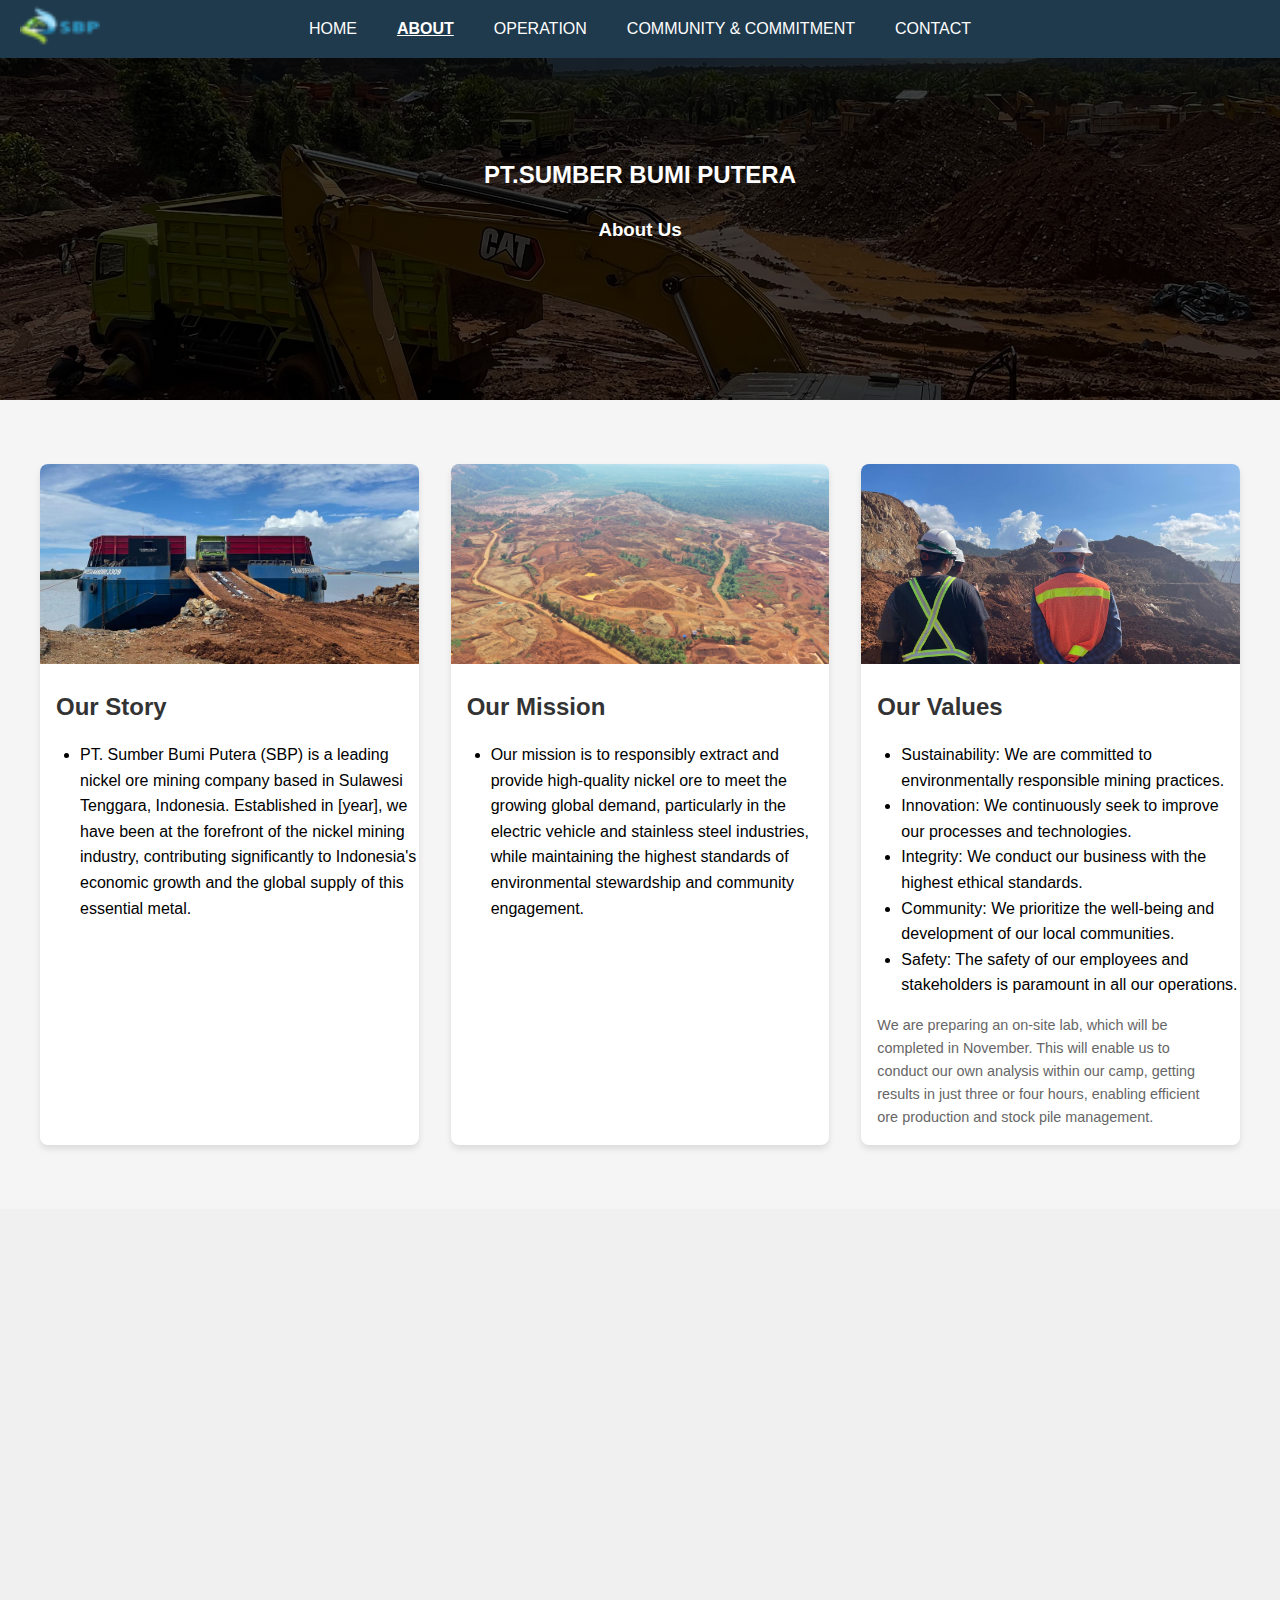
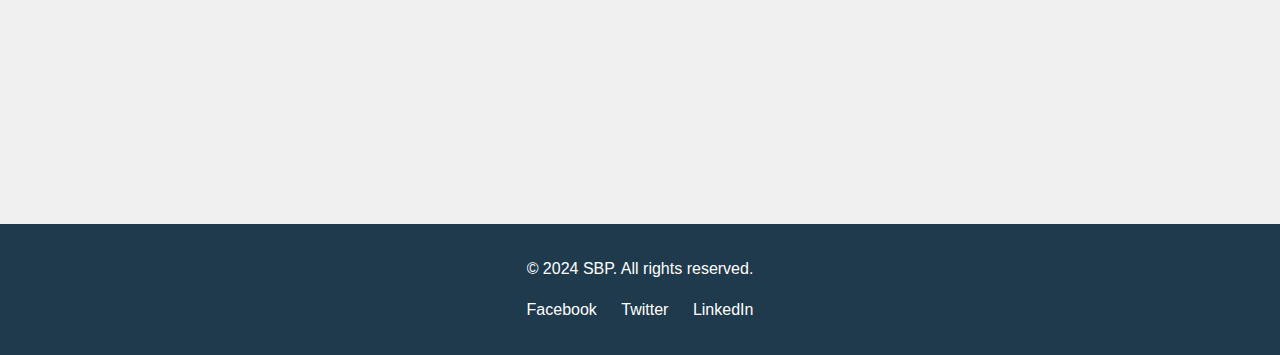
==== about.html @ d5488723 "Update Design and Add Imagegallery" ====
<!DOCTYPE html>
<html lang="en">

<head>
    <meta charset="UTF-8">
    <meta name="viewport" content="width=device-width, initial-scale=1.0">
    <title>About - PT.SUMBER BUMI PUTERA</title>
    <link rel="stylesheet" href="./styles/main.css">
    <link rel="stylesheet" href="./styles/responsive.css">
    <link rel="stylesheet" href="sbp-gallery.css">
    <script src="sbp-gallery.js"></script>
</head>

<body>
    <header>
        <div class="container">
            <img src="./images/logo.png" alt="SBP Logo" class="logo">
            <button class="hamburger-menu" aria-label="Toggle menu">
                <span></span>
                <span></span>
                <span></span>
            </button>
            <nav>
                <ul class="nav-menu">
                    <li><a href="index.html">Home</a></li>
                    <li><a href="about.html">About</a></li>
                    <li><a href="operations.html">Operation</a></li>
                    <li><a href="community.html">Community & Commitment</a></li>
                    <li><a href="contact.html">Contact</a></li>
                    
                </ul>
            </nav>
        </div>
    </header>

    <div id="page-container">
        <main role="main">
            <section class="hero page-hero about-hero"
                style="background-image: linear-gradient(rgba(0, 0, 0, 0.5), rgba(0, 0, 0, 0.5)), url('./images/sbpinfo/IMG_0346.jpg');">
                <div class="container">
                    <h2>PT.SUMBER BUMI PUTERA</h2>
                    <h3>About Us</h3>
                </div>
            </section>

            <section class="operations-content">
                <div class="operations-container">
                    <!--<h2>ABOUT US</h2>-->
                    <div class="operations-work-grid">
                        <div class="operations-work-item">
                            <div class="operations-work-image">
                                <img src="./images/sbpinfo-1/WhatsApp Image 2024-07-16 at 09.49.22_69a321be.jpg" alt="Person reading by water">
                            </div>
                            <h3>Our Story</h3>
                            <ul>
                                <li>
                                    PT. Sumber Bumi Putera (SBP) is a leading nickel ore mining company based in Sulawesi
                                    Tenggara,
                                    Indonesia. Established in [year], we have been at the forefront of the nickel mining
                                    industry,
                                    contributing significantly to Indonesia's economic growth and the global supply of this
                                    essential metal.
                                </li>
                            </ul>
                        </div>
                        <div class="operations-work-item">
                            <div class="operations-work-image">
                                <img src="./images/operation01.png" alt="Person typing on laptop">
                            </div>
                            <h3>Our Mission</h3>
                            <ul>
                                <li>Our mission is to responsibly extract and provide high-quality nickel ore to meet the
                                growing
                                global demand, particularly in the electric vehicle and stainless steel industries,
                                while
                                maintaining the highest standards of environmental stewardship and community engagement.
                                </li>
                            </ul>
                        </div>
                        <div class="operations-work-item">
                            <div class="operations-work-image">
                                <img src="./images/sbpinfo/WhatsApp Image 2024-07-16 at 09.49.23_2456d346.jpg" alt="Person writing in notebook">
                            </div>
                            <h3>Our Values</h3>
                            <ul>
                                <li>Sustainability: We are committed to environmentally responsible mining practices.
                                </li>
                                <li>Innovation: We continuously seek to improve our processes and technologies.</li>
                                <li>Integrity: We conduct our business with the highest ethical standards.</li>
                                <li>Community: We prioritize the well-being and development of our local communities.
                                </li>
                                <li>Safety: The safety of our employees and stakeholders is paramount in all our
                                    operations.</li>
                            </ul>
                            <p>We are preparing an on-site lab, which will be completed in November. This will enable
                                us to conduct
                                our own analysis within our camp, getting results in just three or four hours, enabling
                                efficient
                                ore production and stock pile management.</p>
                        </div>
                    </div>
                </div>
            </section>
            <section class="iframe-section">
                <div class="container">
                    <div style="position:relative;padding-top:max(60%,324px);width:100%;height:0;">
                        <iframe style="position:absolute;border:none;width:100%;height:100%;left:0;top:0;"
                            src="https://online.fliphtml5.com/czrfk/mowz/" seamless="seamless" scrolling="no" frameborder="0"
                            allowtransparency="true" allowfullscreen="true">
                        </iframe>
                    </div>
                </div>
            </section>
        </main>
    </div>

    <footer>
        <div class="container">
            <p>© 2024 SBP. All rights reserved.</p>
            <ul class="social-links">
                <li><a href="#">Facebook</a></li>
                <li><a href="#">Twitter</a></li>
                <li><a href="#">LinkedIn</a></li>
            </ul>
        </div>
    </footer>

    <script src="./scripts/main.js"></script>
    <script src="sbp-gallery.js"></script>
    <script>
        document.addEventListener('DOMContentLoaded', () => {
            new SBPGallery('sbpImageGallery', {
                images: [
                    { src: './images/1.jpg', alt: 'Image 1' },
                    { src: './images/2.jpg', alt: 'Image 2' },
                    { src: './images/3.jpg', alt: 'Image 3', tall: true },
                    { src: './images/4.jpg', alt: 'Image 4' },
                    { src: './images/5.jpg', alt: 'Image 5' },
                    { src: './images/6.jpg', alt: 'Image 6', tall: true },
                    // ... 추가 이미지
                ]
            });
        });
    </script>
</body>

</html>
---- styles/main.css ----
/* Base styles */
body {
    font-family: Arial, sans-serif;
    line-height: 1.6;
    margin: 0;
    padding: 0;
    background-color: #f0f0f0;
}

.container {
    width: 80%;
    margin: auto;
    overflow: hidden;
}

/* 헤더 스타일 */
header {
    background: #1f3a4d;
    color: white;
    padding: 1rem 0;
    position: fixed;
    width: 100%;
    top: 0;
    z-index: 1000;
    transition: background-color 0.3s ease;
}

header .container {
    display: flex;
    justify-content: center;
    /* 중앙 정렬 */
    align-items: center;
}

.nav-menu {
    display: flex;
    list-style-type: none;
    margin: 0;
    padding: 0;
}

.nav-menu li {
    margin: 0 20px;
    /* 좌우 간격 증가 */
}

.nav-menu a {
    color: white;
    text-decoration: none;
    font-size: 16px;
    transition: color 0.3s ease;
    padding: 10px 0;
    /* 상하 패딩 추가 */
}

/* 로고 위치 조정 */
.logo {
    height: 50px;
    width: auto;
    position: absolute;
    left: 20px;
}

.hero {
    position: relative;
    color: white;
    text-align: center;
    display: flex;
    align-items: center;
    justify-content: center;
    overflow: hidden;
    height: 500px;
}

.hero-video {
    position: absolute;
    top: 50%;
    left: 50%;
    min-width: 100%;
    min-height: 100%;
    width: auto;
    height: auto;
    transform: translateX(-50%) translateY(-50%);
    z-index: -1;
    object-fit: cover;
}


.hero.home-hero::before {
    content: '';
    position: absolute;
    top: 0;
    left: 0;
    width: 100%;
    height: 100%;
    background-color: rgba(0, 0, 0, 0.2);
    /* 투명도 증가 */
    z-index: 1;
}

.hero.home-hero .container {
    position: relative;
    z-index: 2;
    color: white;
    text-align: center;
}



/* 기존 코드 유지 */

/* .page-hero {
    height: 400px;
    background-image: linear-gradient(rgba(0, 0, 0, 0.5), rgba(0, 0, 0, 0.5)), url('../images/operation07.png');
    background-position: center center;
    /* 이미지 중앙 정렬 */
    /* background-repeat: no-repeat;
    background-size: cover;*/
    /* 반응형 크기 조정 */
    /* display: flex;
    align-items: center;
    justify-content: center;
}*/

/* 각 페이지별 히어로 이미지 설정 */
.about-hero {
    background-image: linear-gradient(rgba(0, 0, 0, 0.5), rgba(0, 0, 0, 0.5)), url('../images/about-hero.jpg');
}

.operations-hero {
    background-image: linear-gradient(rgba(0, 0, 0, 0.5), rgba(0, 0, 0, 0.5)), url('../images/operations-hero.jpg');
}

.community-hero {
    background-image: linear-gradient(rgba(0, 0, 0, 0.5), rgba(0, 0, 0, 0.5)), url('../images/community-hero.jpg');
}

.contact-hero {
    background-image: linear-gradient(rgba(0, 0, 0, 0.5), rgba(0, 0, 0, 0.5)), url('../images/contact-hero.jpg');
}

.sbpmodal-hero {
    background-image: linear-gradient(rgba(0, 0, 0, 0.5), rgba(0, 0, 0, 0.5)), url('./images/sbpinfo/WhatsApp\ Image\ 2024-07-16\ at\ 09.49.23_f1b8c722.jpg');
}

/* 나머지 기존 코드 유지 */

/* Content styles */
.content {
    padding: 2rem 0;
}

.content p {
    background-color: white;
    border-radius: 10px;
    padding: 20px;
    margin-bottom: 20px;
    box-shadow: 0 0 10px rgba(0, 0, 0, 0.1);
}

/* Modern form styles */
.modern-form {
    max-width: 500px;
    margin: 0 auto;
}

.form-group {
    position: relative;
    margin-bottom: 30px;
}

.modern-form input,
.modern-form textarea {
    width: 100%;
    padding: 10px;
    border: none;
    border-bottom: 2px solid #ddd;
    background-color: transparent;
    transition: border-color 0.3s;
}

.modern-form label {
    position: absolute;
    top: 10px;
    left: 0;
    transition: all 0.3s;
    pointer-events: none;
}

.modern-form input:focus,
.modern-form textarea:focus {
    outline: none;
    border-color: #4caf50;
}

.modern-form input:focus+label,
.modern-form textarea:focus+label,
.modern-form input:valid+label,
.modern-form textarea:valid+label {
    top: -20px;
    font-size: 12px;
    color: #4caf50;
}

.modern-form button {
    background-color: #4caf50;
    color: white;
    padding: 10px 20px;
    border: none;
    border-radius: 5px;
    cursor: pointer;
    transition: background-color 0.3s;
}

.modern-form button:hover {
    background-color: #45a049;
}

/* Footer styles */
footer {
    background: #1f3a4d;
    color: white;
    text-align: center;
    padding: 1rem 0;
}

.social-links {
    list-style: none;
    padding: 0;
    margin: 1rem 0;
}

.social-links li {
    display: inline;
    margin: 0 10px;
}

.social-links a {
    color: white;
    text-decoration: none;
}

@media (max-width: 768px) {
    .hamburger-menu {
        display: block;
    }

    nav {
        position: fixed;
        top: 0;
        right: -100%;
        width: 80%;
        height: 100vh;
        background: #1f3a4d;
        transition: right 0.3s ease;
    }

    nav.show {
        right: 0;
    }

    .nav-menu {
        flex-direction: column;
        padding: 80px 0 0 0;
        height: 100%;
    }

    .nav-menu li {
        margin: 10px 0;
        text-align: center;
    }
}

/* 스크롤 시 헤더 스타일 변경 */
header.scrolled {
    background: rgba(31, 58, 77, 0.9);
    box-shadow: 0 2px 5px rgba(0, 0, 0, 0.1);
}


header nav ul li {
    margin-left: 20px;
}

header nav ul li a {
    color: white;
    text-decoration: none;
    text-transform: uppercase;
    font-size: 16px;
}

/* Hamburger menu styles */
.hamburger-menu {
    display: none;
    background: none;
    border: none;
    cursor: pointer;
    padding: 10px;
    z-index: 1001;
}

.hamburger-menu span {
    display: block;
    width: 25px;
    height: 3px;
    margin: 5px 0;
    background: white;
    transition: all 0.3s ease;
}

.cards-section {
    padding: 2rem 0;
    background-color: #f0f0f0;
}

.cards-section .container {
    max-width: 800px;
    margin: 0 auto;
    text-align: center;
}

.centered-paragraph {
    font-size: 1.1rem;
    line-height: 1.6;
    color: #333;
    margin-bottom: 2rem;
}

.button-container {
    text-align: center;
}

.btn.hero-btn {
    display: inline-block;
    background-color: #4CAF50;
    color: white;
    padding: 0.75rem 2rem;
    text-decoration: none;
    border-radius: 5px;
    font-size: 1rem;
    transition: background-color 0.3s ease;
}

.btn.hero-btn:hover {
    background-color: #45a049;
}

.contact {
    padding: 2rem 0;
    background-color: #f9f9f9;
    justify-content: center;
}

.contact-info {
    padding: 2rem 0;
    justify-content: center;
}

.contact form {
    max-width: 500px;
    margin: 0 auto;
}

.form-group {
    margin-bottom: 1rem;
}

.form-group input,
.form-group textarea {
    width: 100%;
    padding: 0.5rem;
    border: 1px solid #ddd;
    border-radius: 4px;
}

.form-group textarea {
    height: 150px;
}

.btn {
    display: inline-block;
    background: #4CAF50;
    color: white;
    padding: 0.5rem 2rem;
    border: none;
    border-radius: 4px;
    cursor: pointer;
    font-size: 1rem;
    text-decoration: none;
    transition: background-color 0.3s ease;
}

.btn:hover {
    background: #45a049;
}

.btn:active {
    background: #3d8b40;
}

.btn:focus {
    outline: none;
    box-shadow: 0 0 0 3px rgba(76, 175, 80, 0.5);
}

.hero-btn {
    margin-top: 20px;
}

#page-container {
    touch-action: pan-y;
    -webkit-overflow-scrolling: touch;
}

@media (max-width: 768px) {
    body {
        overflow-x: hidden;
    }

    #page-container {
        width: 100vw;
        overflow-x: hidden;
    }
}

.nav-menu a.active {
    font-weight: bold;
    text-decoration: underline;
}

body {
    overflow-x: hidden;
}

#page-container {
    transition: transform 0.3s ease-out;
}

.swiping-left #page-container {
    transform: translateX(-10px);
}

.swiping-right #page-container {
    transform: translateX(10px);
}

.swiping-left .nav-menu a,
.swiping-right .nav-menu a {
    color: blue;
    transition: color 0.3s ease;
}

@media (max-width: 768px) {

    .swiping-left nav.show .nav-menu a,
    .swiping-right nav.show .nav-menu a {
        color: blue;
    }
}

/* 기존의 .page-hero 스타일 수정 */
.page-hero {
    height: 400px;
    background-position: center center;
    background-repeat: no-repeat;
    background-size: cover;
    display: flex;
    align-items: center;
    justify-content: center;
    overflow: hidden;
    position: relative;
}

/* 배경 이미지를 위한 가상 요소 추가 */
.page-hero::before {
    content: "";
    position: absolute;
    top: 0;
    left: 0;
    right: 0;
    bottom: 0;
    background-position: center center;
    background-repeat: no-repeat;
    background-size: cover;
    animation: moveBackground 15s ease-in-out infinite alternate;
}

@keyframes moveBackground {
    0% {
        background-position: center top;
    }
    100% {
        background-position: center bottom;
    }
}

/* 태블릿 디바이스를 위한 미디어 쿼리 */
@media (max-width: 1024px) {
    .page-hero::before {
        animation: moveBackground 20s ease-in-out infinite alternate;
    }
}

/* 모바일 디바이스를 위한 미디어 쿼리 */
@media (max-width: 768px) {
    .page-hero::before {
        animation: moveBackground 25s ease-in-out infinite alternate;
    }

    @keyframes moveBackground {
        0% {
            background-position: center 20%;
        }

        100% {
            background-position: center 80%;
        }
    }
}

/* 작은 모바일 디바이스를 위한 미디어 쿼리 */
@media (max-width: 480px) {
    .page-hero::before {
        animation: moveBackground 30s ease-in-out infinite alternate;
    }

    @keyframes moveBackground {
        0% {
            background-position: center 30%;
        }

        100% {
            background-position: center 70%;
        }
    }
}

/* 각 페이지별 히어로 이미지 설정 */
.about-hero::before {
    background-image: linear-gradient(rgba(0, 0, 0, 0.5), rgba(0, 0, 0, 0.5)), url('../images/sbpinfo-1/DJI_0254.JPG');
}

.operations-hero::before {
    background-image: linear-gradient(rgba(0, 0, 0, 0.5), rgba(0, 0, 0, 0.5)), url('../images/operation03.png');
}

.community-hero::before {
    background-image: linear-gradient(rgba(0, 0, 0, 0.5), rgba(0, 0, 0, 0.5)), url('../images/sbpinfo-1/WhatsApp\ Image\ 2024-07-16\ at\ 09.49.22_401803db.jpg');
}

.contact-hero::before {
    background-image: linear-gradient(rgba(0, 0, 0, 0.5), rgba(0, 0, 0, 0.5)), url('../images/sbpinfo/WhatsApp\ Image\ 2024-07-16\ at\ 09.49.22_5f40e607.jpg');
}

.sbpmodal-hero::before {
    background-image: linear-gradient(rgba(0, 0, 0, 0.5), rgba(0, 0, 0, 0.5)), url('../images/sbpinfo/DJI_0254.JPG');
}

/* 배경 이미지 움직임을 위한 애니메이션 */
@keyframes moveBackground {
    0% {
        background-position: center top;
    }

    100% {
        background-position: center bottom;
    }
}

/* 히어로 섹션 내용의 z-index 조정 */
.page-hero .container {
    position: relative;
    z-index: 1;
}
/* 새로운 스타일 추가 */
.content {
    padding: 4rem 0;
}

.content h2 {
    font-size: 2.5rem;
    margin-bottom: 1rem;
}

.view-all {
    text-align: right;
    margin-bottom: 2rem;
}

.btn {
    display: inline-block;
    padding: 0.5rem 1rem;
    background-color: #1f3a4d;
    color: white;
    text-decoration: none;
    border-radius: 4px;
}

.work-grid {
    display: grid;
    grid-template-columns: repeat(auto-fit, minmax(250px, 1fr));
    gap: 2rem;
}

.work-item {
    background-color: white;
    border-radius: 8px;
    overflow: hidden;
    box-shadow: 0 4px 6px rgba(0, 0, 0, 0.1);
}

.work-image {
    position: relative;
}

.work-image img {
    width: 100%;
    height: auto;
}

.work-tag {
    position: absolute;
    bottom: 10px;
    right: 10px;
    background-color: rgba(0, 0, 0, 0.7);
    color: white;
    padding: 0.25rem 0.5rem;
    font-size: 0.8rem;
    border-radius: 4px;
}

.work-item h3 {
    font-size: 1.5rem;
    margin: 1rem;
}

.work-item p {
    margin: 1rem;
    font-size: 0.9rem;
    color: #666;
}

/* 반응형 디자인 */
@media (max-width: 768px) {
    .work-grid {
        grid-template-columns: 1fr;
    }

    .content h2 {
        font-size: 2rem;
    }

    .view-all {
        text-align: center;
    }
}

/* operations 페이지를 위한 새로운 스타일 */
.operations-content {
    padding: 4rem 0;
    background-color: #f5f5f5;
}

.operations-content .operations-container {
    max-width: 1200px;
    margin: 0 auto;
    padding: 0 20px;
}

.operations-content h2 {
    font-size: 2.5rem;
    margin-bottom: 2rem;
    text-align: center;
    color: #333;
}

.operations-work-grid {
    display: grid;
    grid-template-columns: repeat(auto-fit, minmax(300px, 1fr));
    gap: 2rem;
}

.operations-work-item {
    background-color: white;
    border-radius: 8px;
    overflow: hidden;
    box-shadow: 0 4px 6px rgba(0, 0, 0, 0.1);
    transition: transform 0.3s ease;
}

.operations-work-item:hover {
    transform: translateY(-5px);
}

.operations-work-image {
    position: relative;
    overflow: hidden;
}

.operations-work-image img {
    width: 100%;
    height: 200px;
    object-fit: cover;
    transition: transform 0.3s ease;
}

.operations-work-item:hover .operations-work-image img {
    transform: scale(1.05);
}

.operations-work-item h3 {
    font-size: 1.5rem;
    margin: 1rem;
    color: #333;
}

.operations-work-item p {
    margin: 1rem;
    font-size: 0.9rem;
    color: #666;
    line-height: 1.6;
}

/* 반응형 디자인 */
@media (max-width: 768px) {
    .operations-work-grid {
        grid-template-columns: 1fr;
    }

    .operations-content h2 {
        font-size: 2rem;
    }

    .operations-work-item {
        max-width: 400px;
        margin: 0 auto;
    }
}
---- styles/responsive.css ----
@media(max-width: 768px) {
    .container {
        width: 90%;
    }

    header .logo:
    header nav,
    header nav li {
        float: none;
        text-align: center;
        width: 100%;
    }

    header {
        padding-bottom: 20px;
    }

    .hero {
        background-position: 0;
    }

    .hero h1 {
        margin-top: 40px;
        font-size: 35px;
    }

    .highlight-grid {
        grid-template-columns: repeat(2, 1fr);
    }

    .timeline::after {
        left: 31px;
    }

    .contact-info .info-grid {
        grid-template-columns: 1fr;
    }
}

@media(max-width: 500px) {
    .highlight-grid {
        grid-template-columns: 1fr;
    }
}

@media(max-width: 500px) {
    .highlight-grid {
        grid-template-columns: 1fr;
    }
}

@media (max-width: 768px) {
    .hamburger-menu {
        display: block;
    }

    header nav {
        position:fixed;
        top: 0;
        right: -100%;
        width: 80%;
        height: 100vh;
        background: #1f3a4d;
        transition: right 0.3s ease;
    }

    header nav.show {
        right: 0;
    }

    .nav-menu {
        flex-direction:column;
        padding: 80px 20px 0;
        height: 100%;
    }

    .nav-menu li {
        margin: 10px 0;
    }
}
---- sbp-gallery.css ----
.sbp-gallery {
    display: grid;
    grid-gap: 1px;
    grid-template-columns: repeat(4, 1fr);
    grid-auto-rows: 250px;
    grid-auto-flow: dense;
}

.sbp-gallery-item {
    overflow: hidden;
    margin: 0.5px;
    padding: 0.5px;
}

.sbp-gallery-item img {
    width: 100%;
    height: 100%;
    object-fit: cover;
    transition: transform 0.3s ease;
}

.sbp-gallery-item:hover img {
    transform: scale(1.05);
}

.sbp-gallery-item.tall {
    grid-row: span 2;
}

.sbp-modal {
    display: none;
    position: fixed;
    z-index: 1000;
    left: 0;
    top: 0;
    width: 100%;
    height: 100%;
    overflow: auto;
    background-color: rgba(0, 0, 0, 0.9);
    justify-content: center;
    align-items: center;
}

.sbp-modal-content {
    max-width: 90%;
    max-height: 90%;
    object-fit: contain;
}

.sbp-close {
    position: absolute;
    top: 20px;
    right: 20px;
    color: #f1f1f1;
    font-size: 18px;
    font-weight: bold;
    padding: 10px 20px;
    background-color: rgba(0, 0, 0, 0.5);
    border: none;
    border-radius: 5px;
    cursor: pointer;
}

@media (max-width: 768px) {
    .sbp-gallery {
        grid-template-columns: repeat(2, 1fr);
    }
}
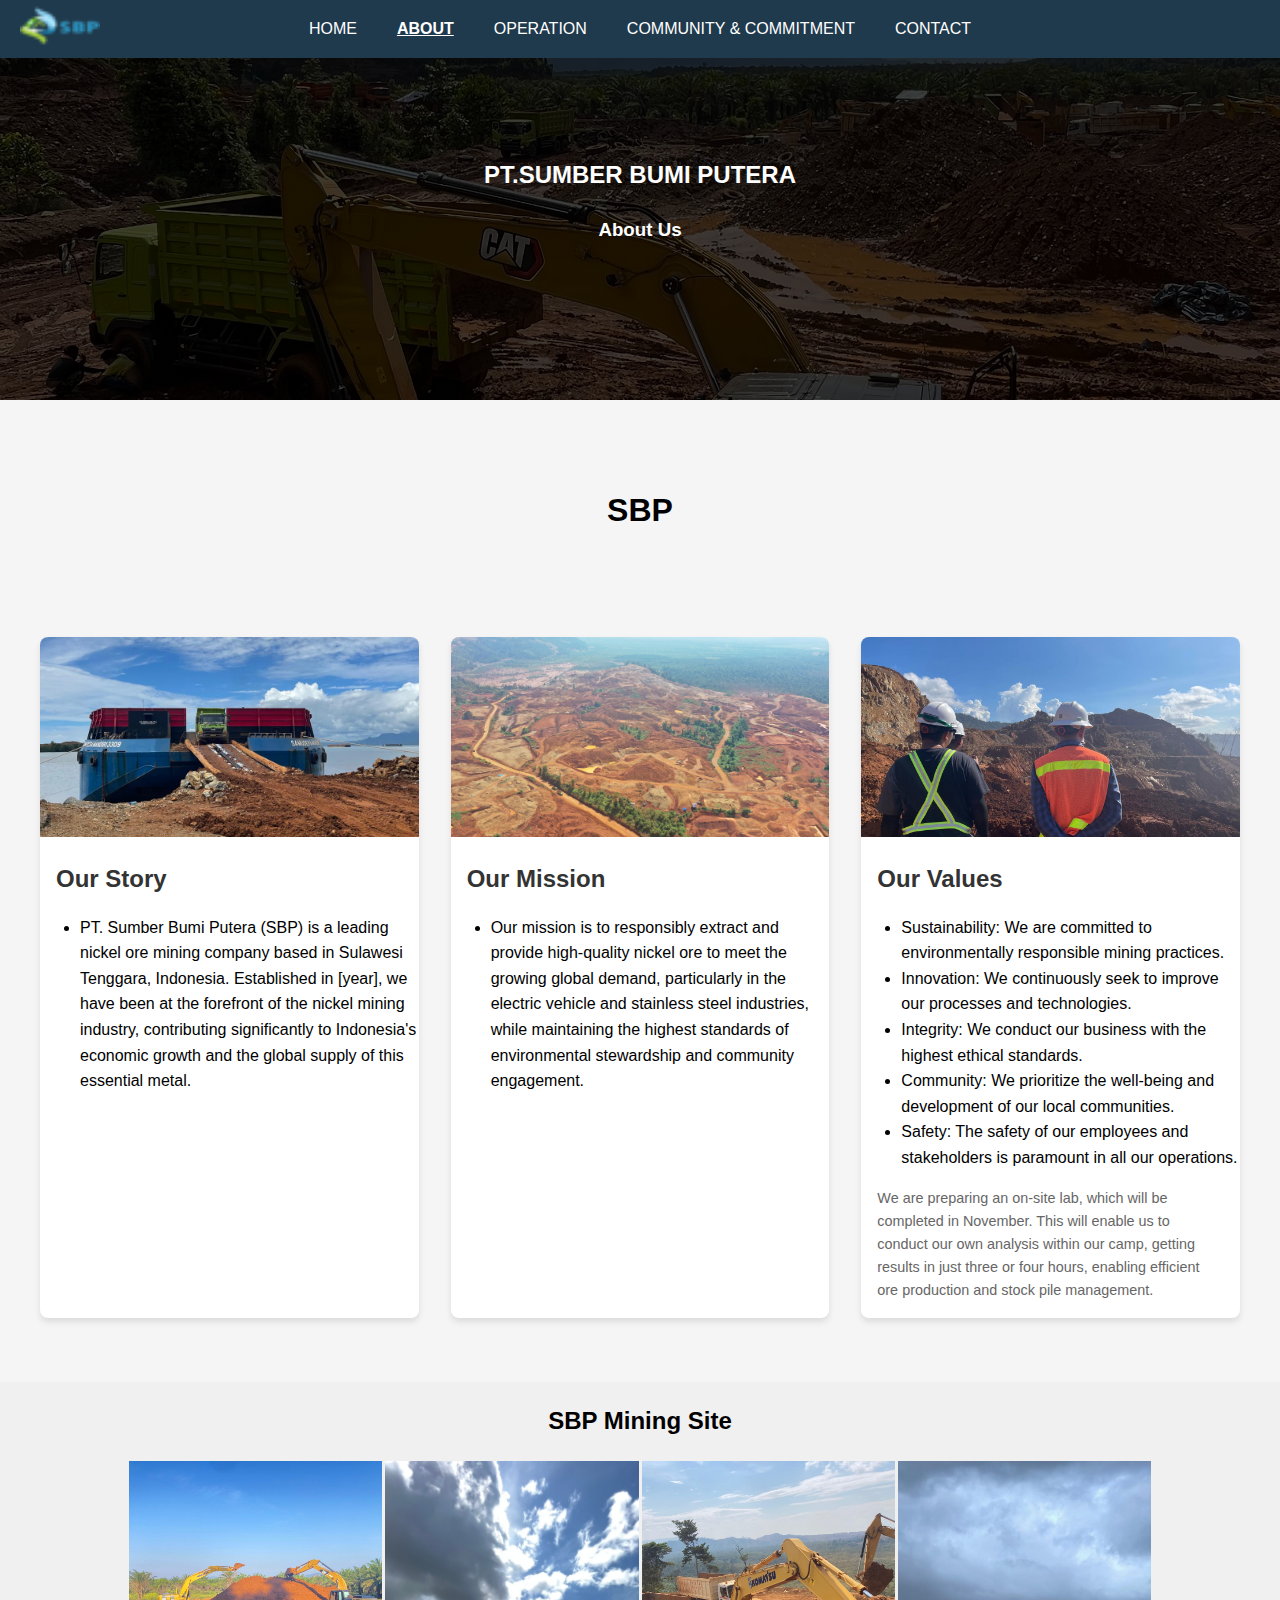
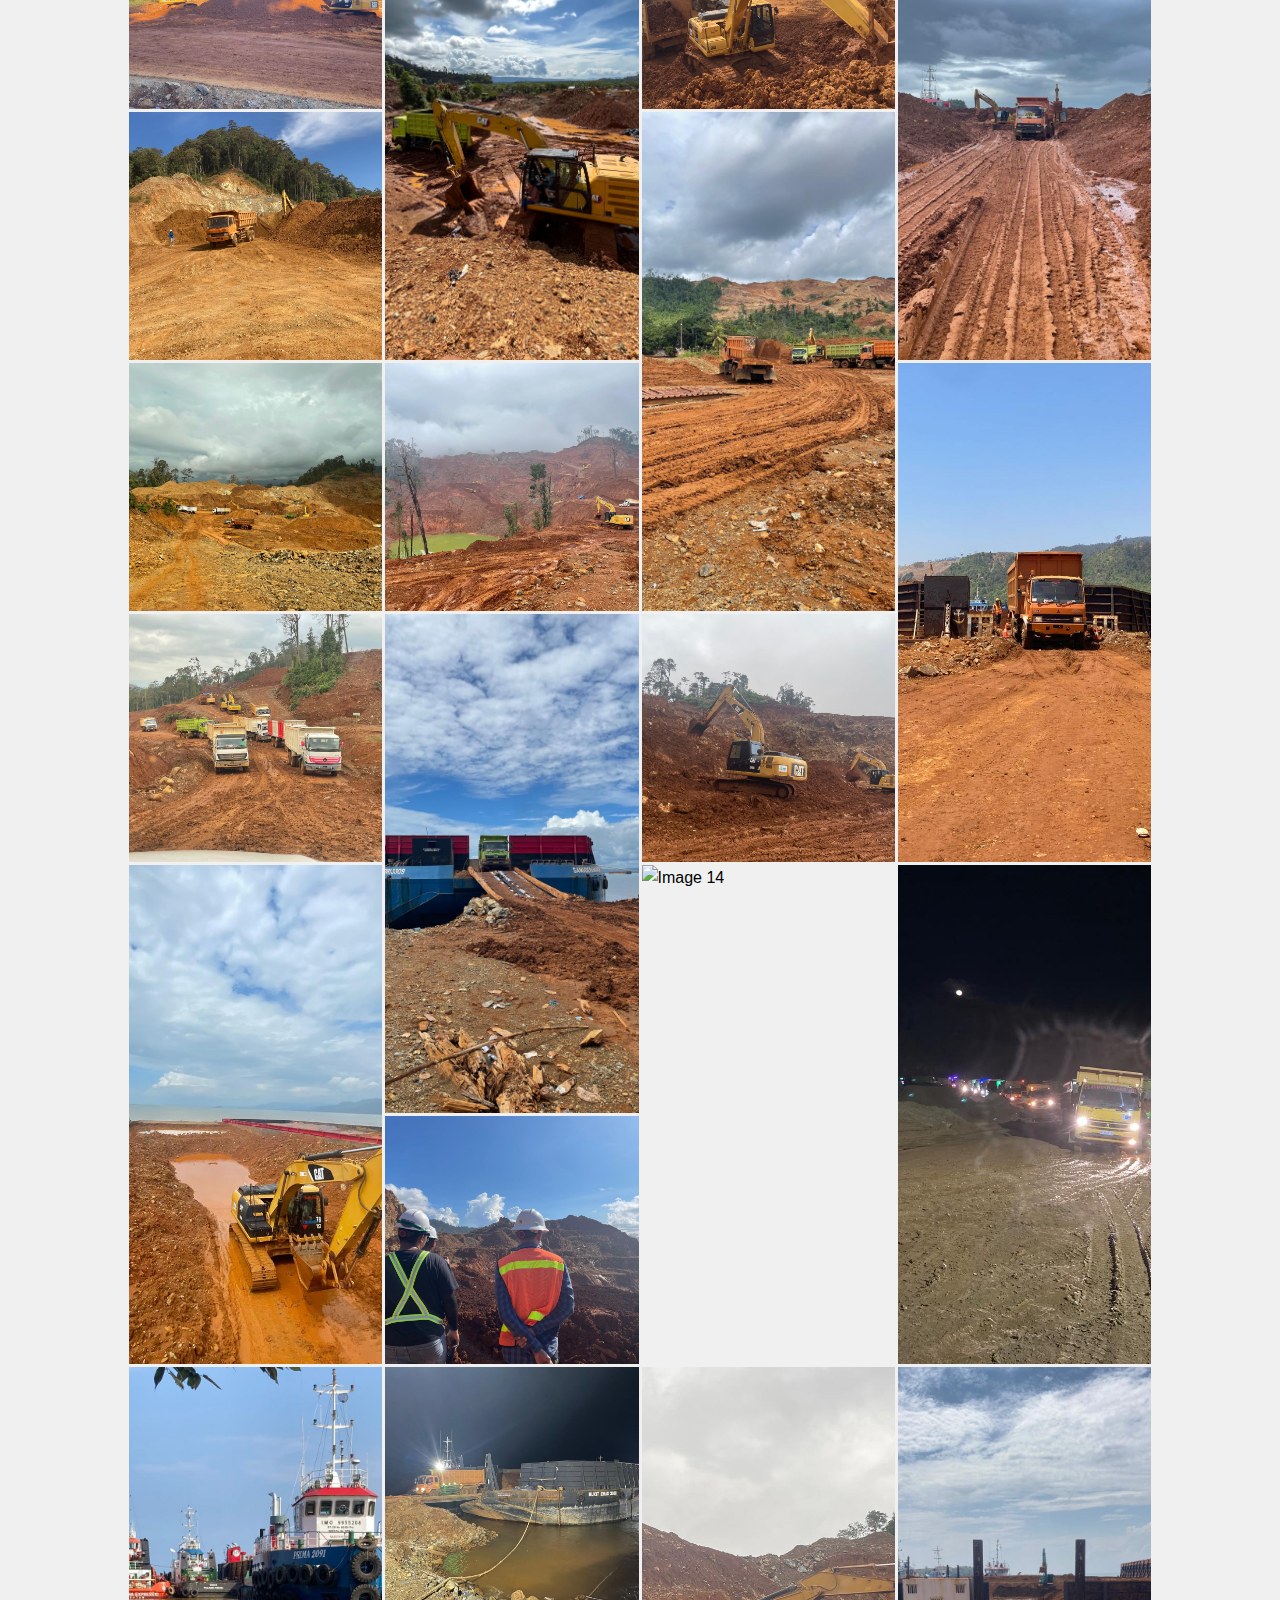
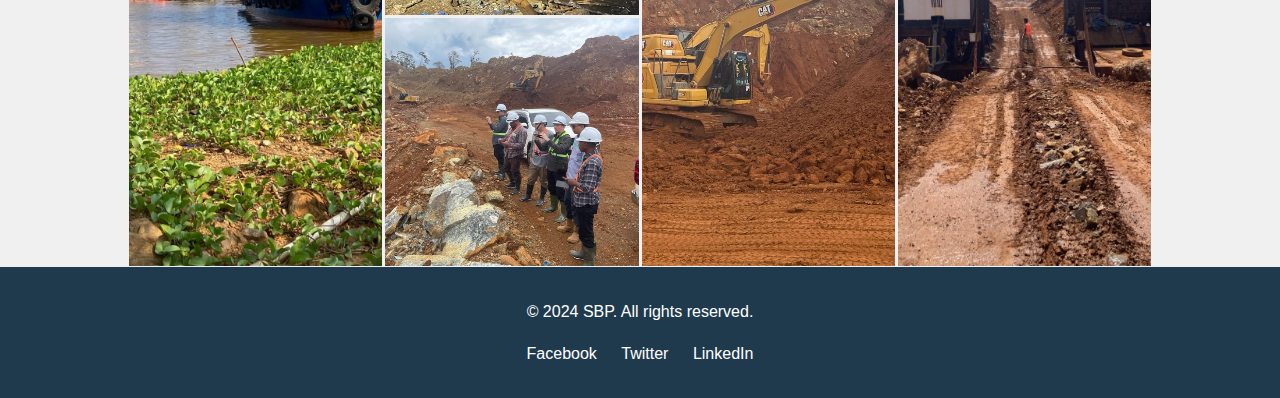
==== commit d1909360: "Edit All Pages" ====
--- a/about.html
+++ b/about.html
@@ -9,6 +9,7 @@
     <link rel="stylesheet" href="./styles/responsive.css">
     <link rel="stylesheet" href="sbp-gallery.css">
     <script src="sbp-gallery.js"></script>
+    
 </head>
 
 <body>
@@ -45,7 +46,9 @@
 
             <section class="operations-content">
                 <div class="operations-container">
-                    <!--<h2>ABOUT US</h2>-->
+                    <div class="container">
+                        <h1 style="text-decoration: wavy; margin-bottom: 100px; text-align: center;">SBP</h1>
+                    </div>
                     <div class="operations-work-grid">
                         <div class="operations-work-item">
                             <div class="operations-work-image">
@@ -101,13 +104,12 @@
                     </div>
                 </div>
             </section>
-            <section class="iframe-section">
+            <!-- 갤러리 섹션 추가 -->
+            <section class="gallery">
                 <div class="container">
-                    <div style="position:relative;padding-top:max(60%,324px);width:100%;height:0;">
-                        <iframe style="position:absolute;border:none;width:100%;height:100%;left:0;top:0;"
-                            src="https://online.fliphtml5.com/czrfk/mowz/" seamless="seamless" scrolling="no" frameborder="0"
-                            allowtransparency="true" allowfullscreen="true">
-                        </iframe>
+                    <h2 style="text-align: center; text-emphasis-color: white;">SBP Mining Site</h2>
+                    <div id="sbpImageGallery" class="sbp-gallery">
+                        <!-- 갤러리 내용은 JavaScript로 동적 생성됩니다 -->
                     </div>
                 </div>
             </section>
@@ -131,13 +133,33 @@
         document.addEventListener('DOMContentLoaded', () => {
             new SBPGallery('sbpImageGallery', {
                 images: [
-                    { src: './images/1.jpg', alt: 'Image 1' },
-                    { src: './images/2.jpg', alt: 'Image 2' },
-                    { src: './images/3.jpg', alt: 'Image 3', tall: true },
-                    { src: './images/4.jpg', alt: 'Image 4' },
-                    { src: './images/5.jpg', alt: 'Image 5' },
-                    { src: './images/6.jpg', alt: 'Image 6', tall: true },
+                    { src: './images/sbpinfo/WhatsApp Image 2024-07-16 at 09.49.22_7b752383.jpg', alt: 'Image 1' },
+                    { src: './images/sbpinfo/IMG_0346.jpg', alt: 'Image 2', tall: true },
+                    { src: './images/sbpinfo-1/WhatsApp Image 2024-07-16 at 09.49.18_876a10b9.jpg', alt: 'Image 3' },
+                    { src: './images/sbpinfo/WhatsApp Image 2024-07-16 at 09.49.22_4e9684af.jpg', alt: 'Image 4', tall: true },
+                    { src: './images/sbpinfo/WhatsApp Image 2024-07-16 at 09.49.15_3c81760f.jpg', alt: 'Image 5' },
+                    { src: './images/sbpinfo/WhatsApp Image 2024-07-16 at 09.49.22_346eea3a.jpg', alt: 'Image 6', tall: true },
+                    { src: './images/sbpinfo/WhatsApp Image 2024-07-16 at 09.49.23_52799eee.jpg', alt: 'Image 7' },
+                    { src: './images/sbpinfo-1/WhatsApp Image 2024-07-16 at 09.49.23_87f799b9.jpg', alt: 'Image 8' },
+                    { src: './images/sbpinfo/WhatsApp Image 2024-07-16 at 09.49.22_ac901274.jpg', alt: 'Image 9', tall: true },
+                    { src: './images/sbpinfo/WhatsApp Image 2024-07-16 at 09.49.23_69408ebf.jpg', alt: 'Image 10' },
+                    { src: './images/sbpinfo/WhatsApp Image 2024-07-16 at 09.49.22_69a321be.jpg', alt: 'Image 11', tall: true },
+                    { src: './images/sbpinfo-1/WhatsApp Image 2024-07-16 at 09.49.22_bfecda66.jpg', alt: 'Image 12' },
+                    { src: './images/sbpinfo/WhatsApp Image 2024-07-16 at 09.49.23_f3f42148.jpg', alt: 'Image 13', tall: true },
+                    { src: './images/sbpinfo/IMG_3283.jpg', alt: 'Image 14', tall: true },
+                    { src: './images/sbpinfo-1/WhatsApp Image 2024-07-16 at 09.49.15_81ec2492.jpg', alt: 'Image 15', tall: true },
+
+                    { src: './images/sbpinfo-1/WhatsApp Image 2024-07-16 at 09.49.23_2456d346.jpg', alt: 'Image 16' },
+                    { src: './images/sbpinfo-1/WhatsApp Image 2024-07-16 at 09.49.18_1ef96c2d.jpg', alt: 'Image 17', tall: true },
+                    { src: './images/sbpinfo-1/WhatsApp Image 2024-07-16 at 09.49.22_5267bed9.jpg', alt: 'Image 18' },
+                    { src: './images/sbpinfo-1/WhatsApp Image 2024-07-16 at 09.49.22_568ad755.jpg', alt: 'Image 19', tall: true },
+                    { src: './images/sbpinfo/WhatsApp Image 2024-07-16 at 09.49.18_3b9276bb.jpg', alt: 'Image 22', tall: true },
+                    { src: './images/sbpinfo-1/WhatsApp Image 2024-07-16 at 09.49.22_5f40e607.jpg', alt: 'Image 21' },
+
+
+
                     // ... 추가 이미지
+                    // ... Add image gallery
                 ]
             });
         });
--- a/styles/main.css
+++ b/styles/main.css
@@ -735,4 +735,5 @@
         max-width: 400px;
         margin: 0 auto;
     }
-}+}
+/* Add Image Gallery */--- a/sbp-gallery.css
+++ b/sbp-gallery.css
@@ -65,4 +65,39 @@
     .sbp-gallery {
         grid-template-columns: repeat(2, 1fr);
     }
+}
+/* Add image Gallery */
+
+/* 기존 스타일 유지 */
+
+.sbp-nav-btn {
+    position: absolute;
+    top: 50%;
+    transform: translateY(-50%);
+    background-color: rgba(0, 0, 0, 0.5);
+    color: white;
+    border: none;
+    padding: 16px;
+    font-size: 18px;
+    cursor: pointer;
+    transition: background-color 0.3s ease;
+}
+
+.sbp-nav-btn:hover {
+    background-color: rgba(0, 0, 0, 0.8);
+}
+
+.sbp-prev {
+    left: 20px;
+}
+
+.sbp-next {
+    right: 20px;
+}
+
+@media (max-width: 768px) {
+    .sbp-nav-btn {
+        padding: 12px;
+        font-size: 16px;
+    }
 }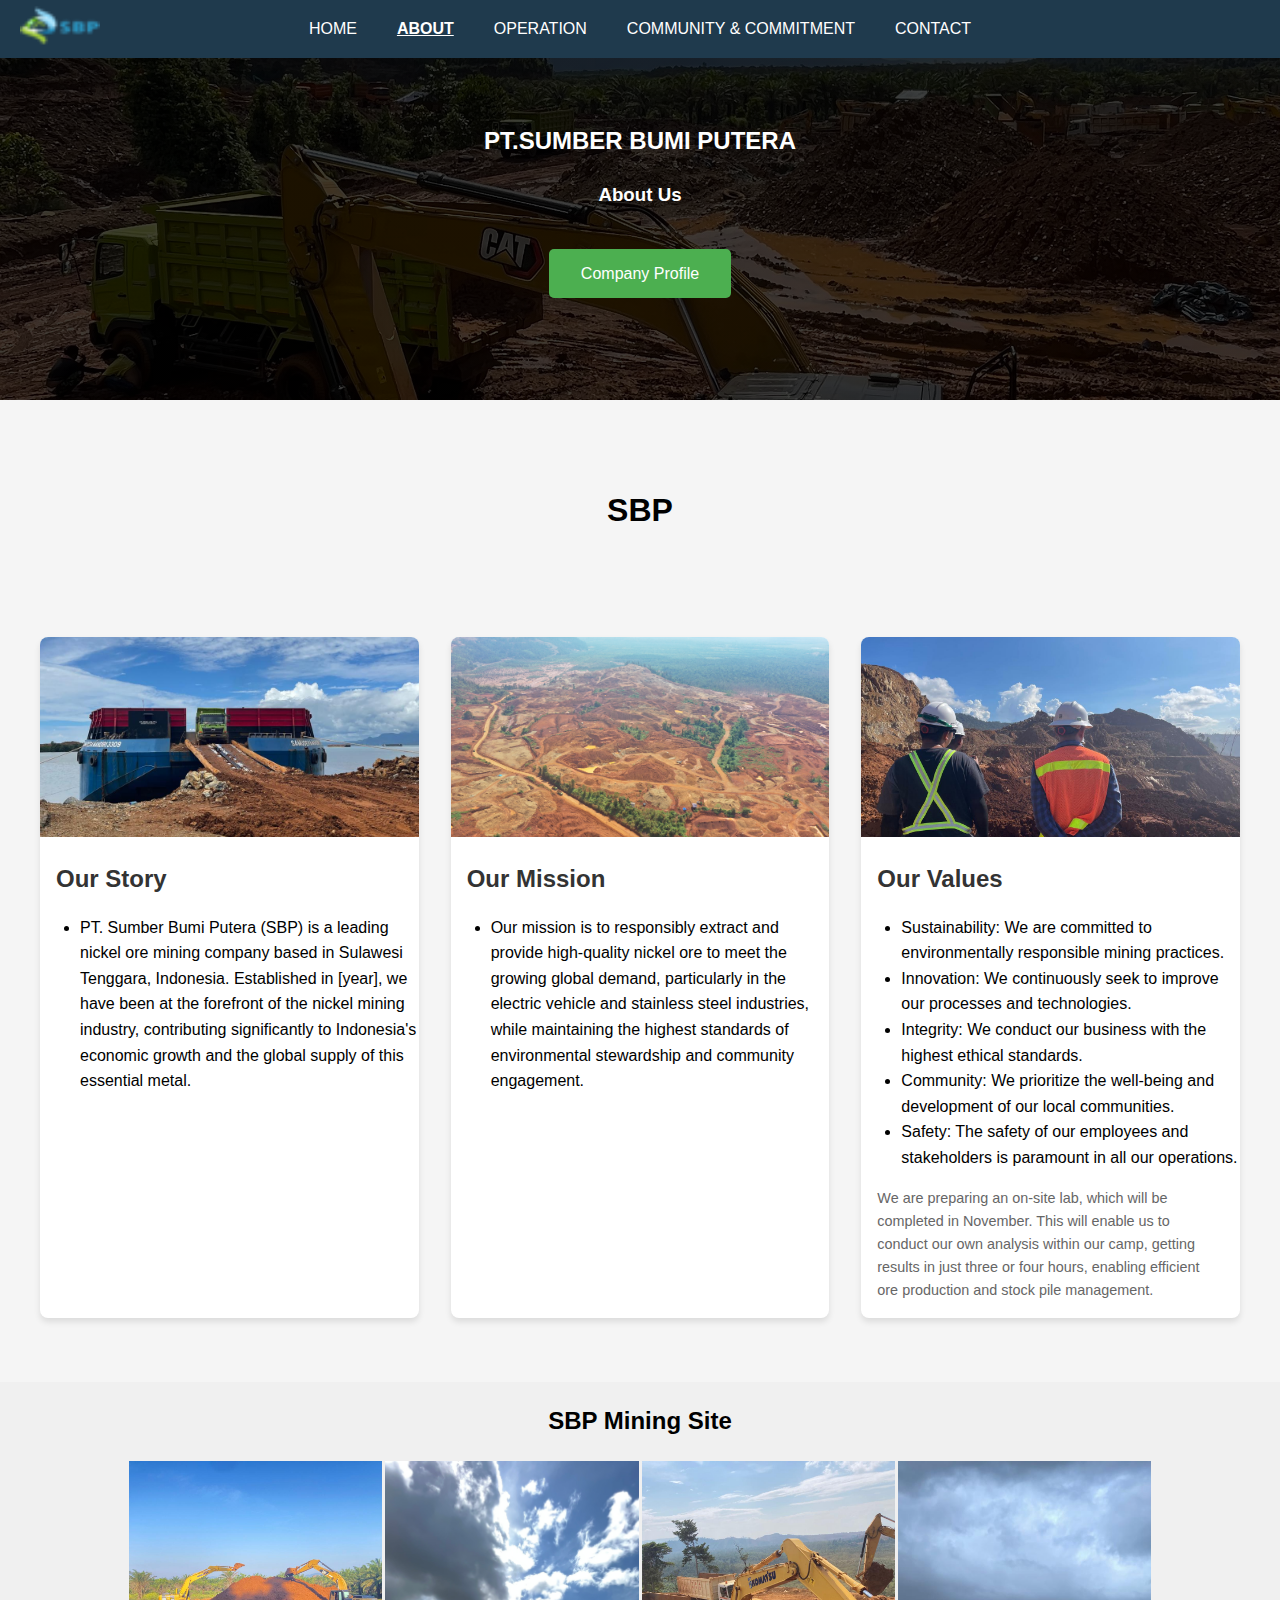
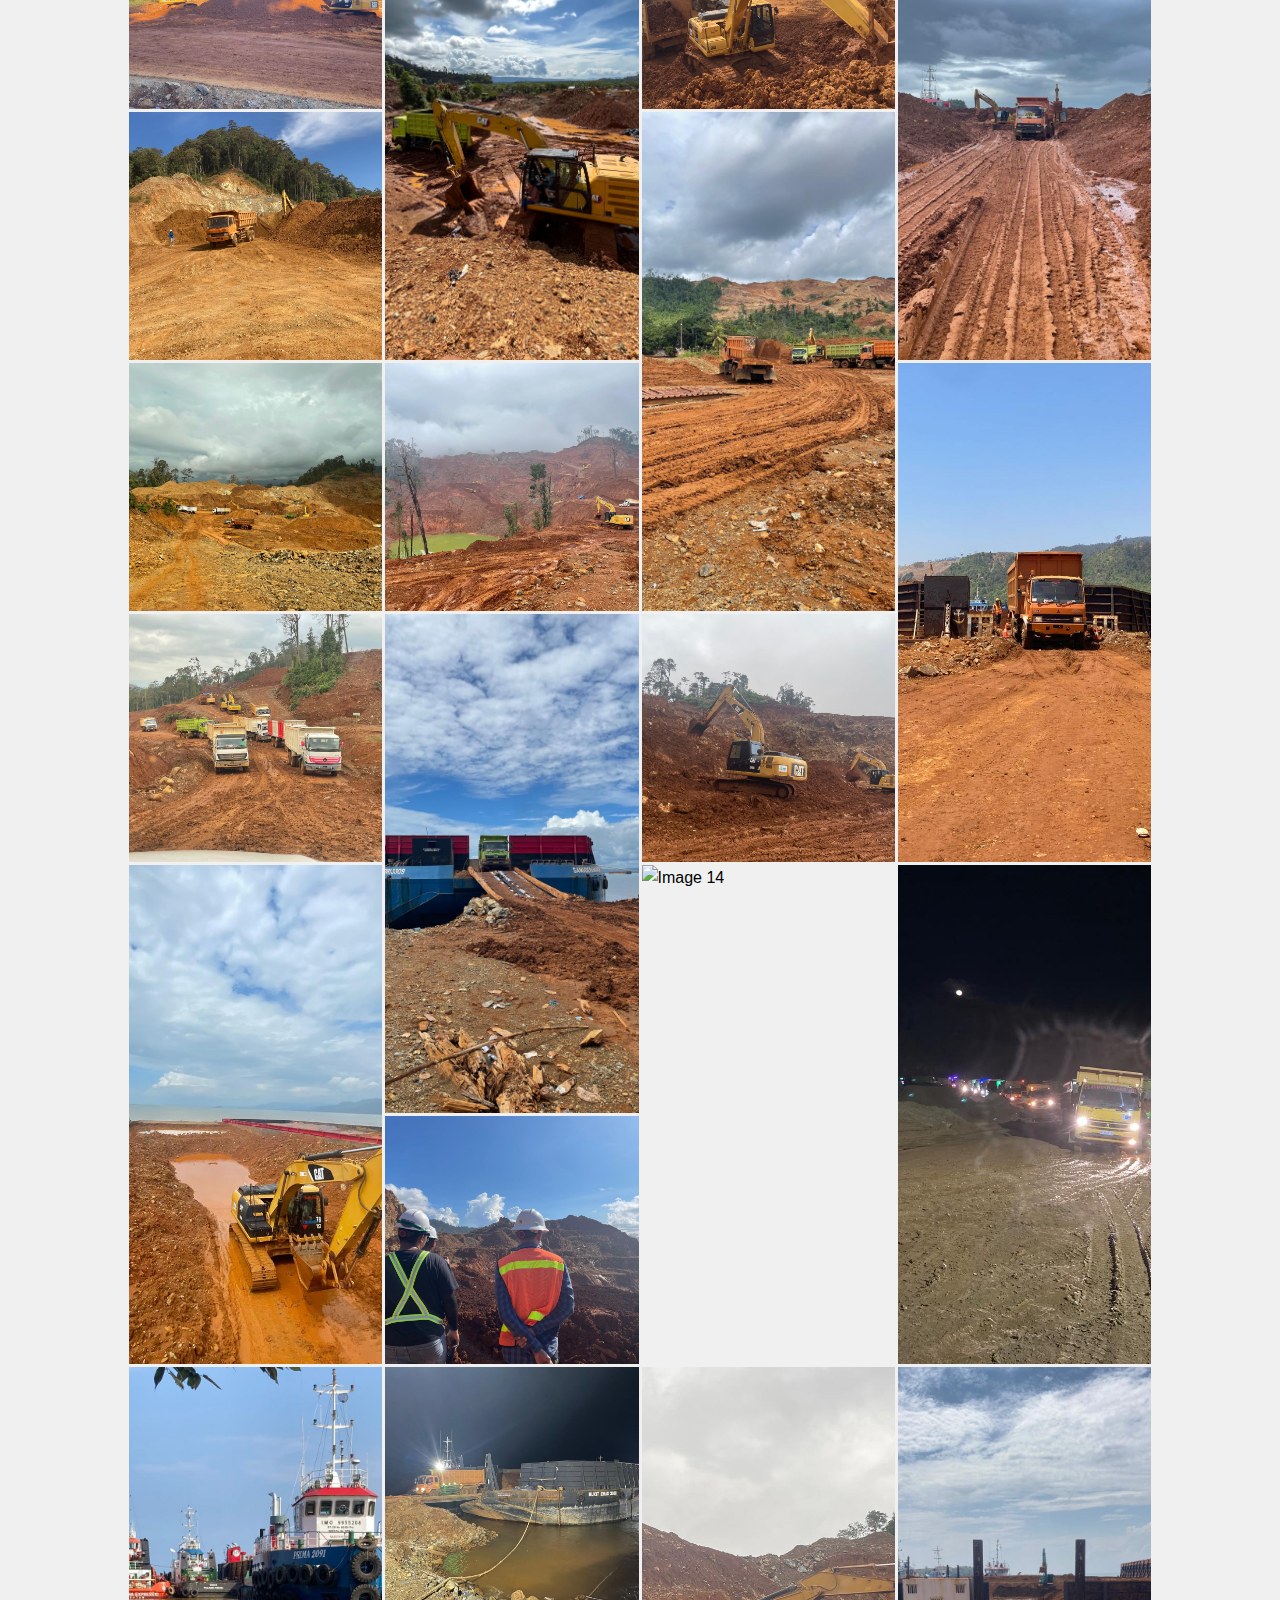
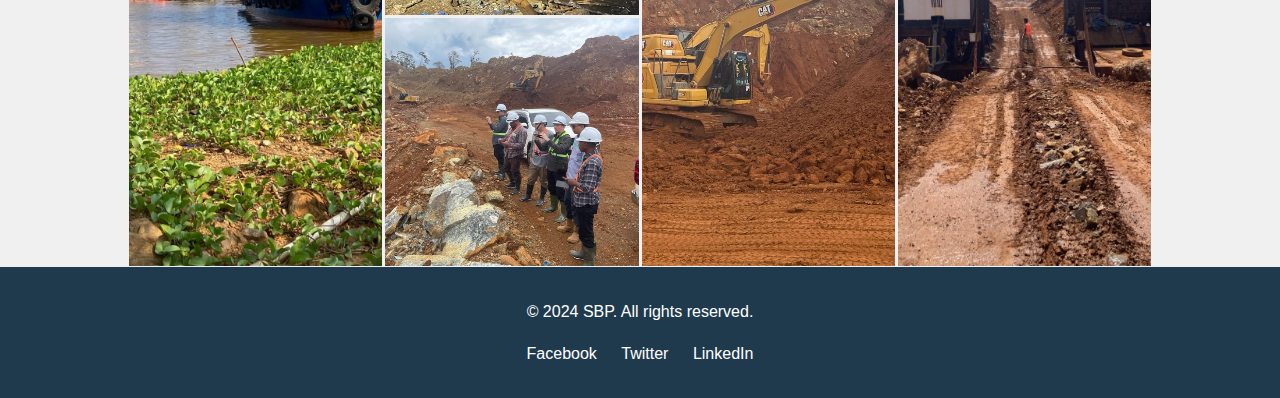
==== commit 338f05d4: "Button Add Edit" ====
--- a/about.html
+++ b/about.html
@@ -41,6 +41,7 @@
                 <div class="container">
                     <h2>PT.SUMBER BUMI PUTERA</h2>
                     <h3>About Us</h3>
+                    <a href="index.html#target3-section" class="btn hero-btn">Company Profile</a>
                 </div>
             </section>
 
@@ -90,8 +91,7 @@
                                 </li>
                                 <li>Innovation: We continuously seek to improve our processes and technologies.</li>
                                 <li>Integrity: We conduct our business with the highest ethical standards.</li>
-                                <li>Community: We prioritize the well-being and development of our local communities.
-                                </li>
+                                <li>Community: We prioritize the well-being and development of our local communities.</li>
                                 <li>Safety: The safety of our employees and stakeholders is paramount in all our
                                     operations.</li>
                             </ul>
@@ -105,7 +105,7 @@
                 </div>
             </section>
             <!-- 갤러리 섹션 추가 -->
-            <section class="gallery">
+            <section id="target1-section" class="gallery">
                 <div class="container">
                     <h2 style="text-align: center; text-emphasis-color: white;">SBP Mining Site</h2>
                     <div id="sbpImageGallery" class="sbp-gallery">
--- a/styles/main.css
+++ b/styles/main.css
@@ -736,4 +736,10 @@
         margin: 0 auto;
     }
 }
-/* Add Image Gallery */+/* Add Image Gallery */
+
+.button-container {
+    posi
+    text-align: center;
+}
+scroll-behavior: smooth;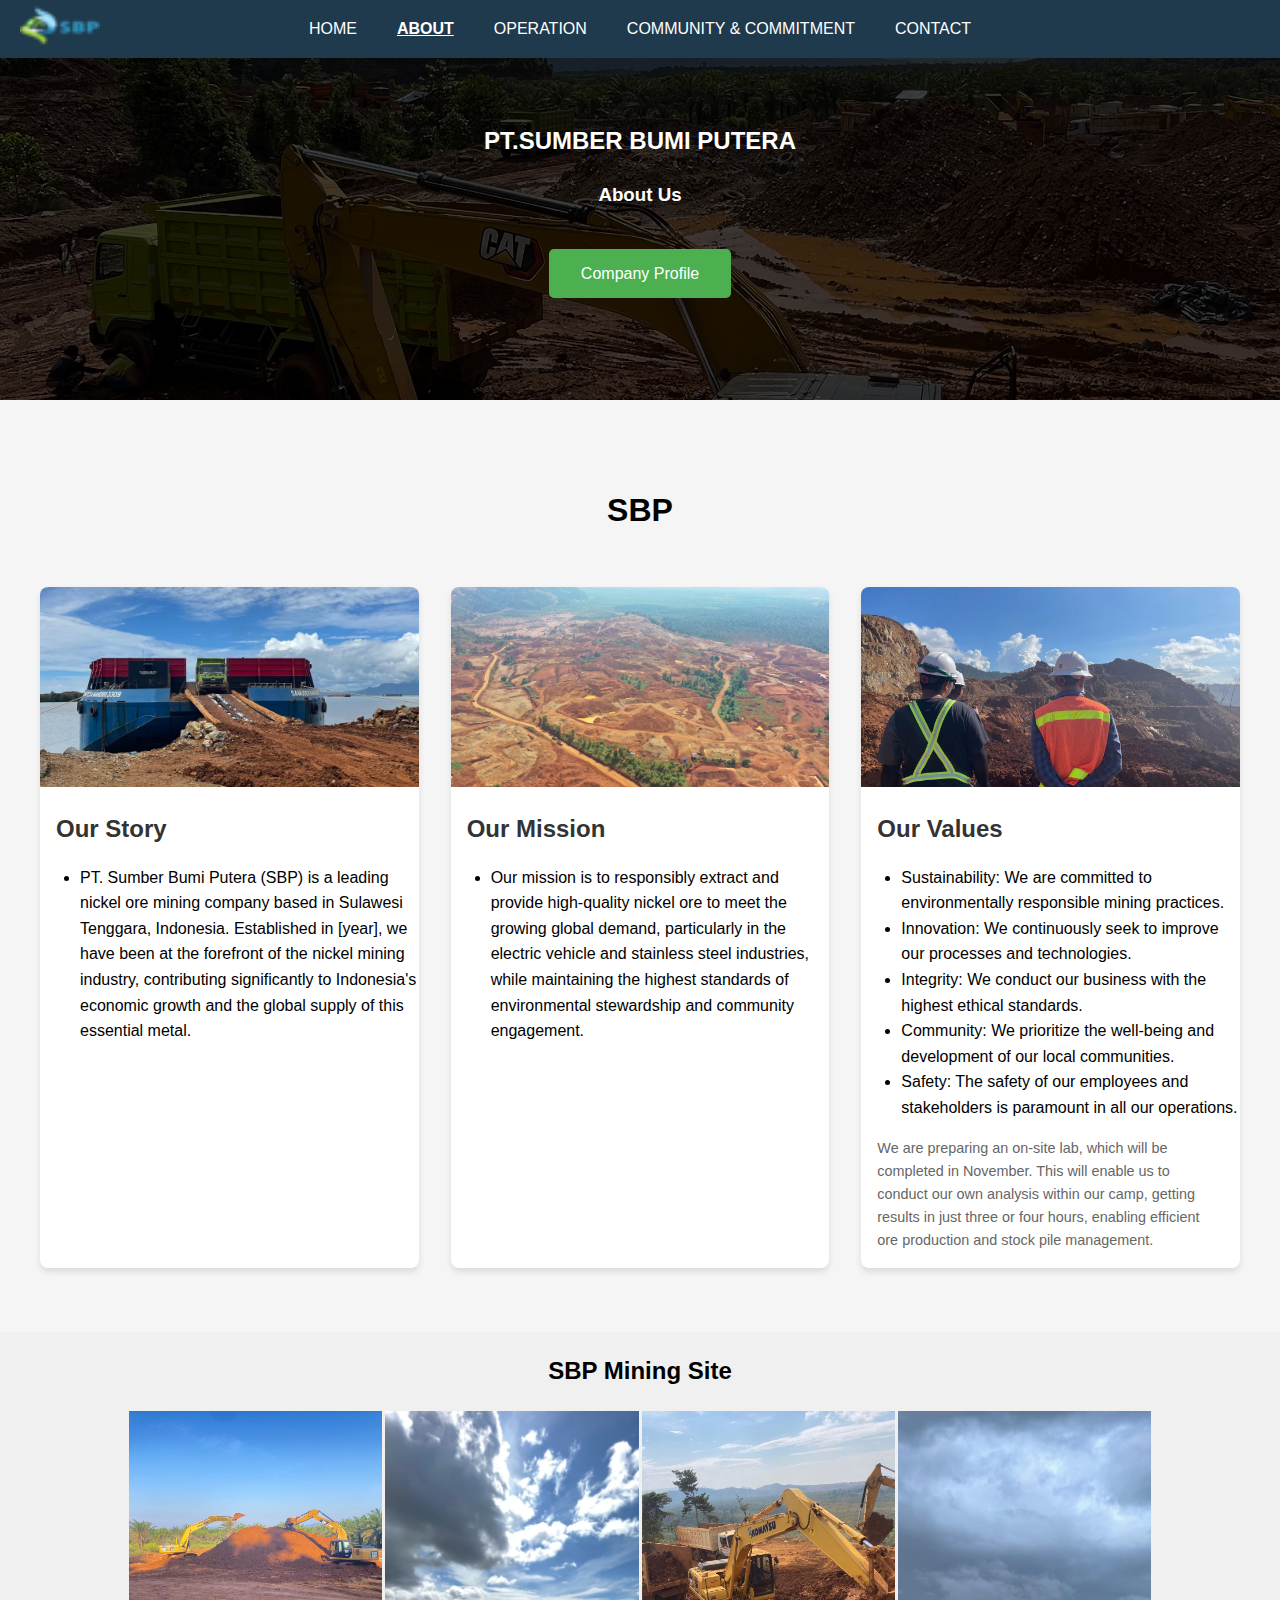
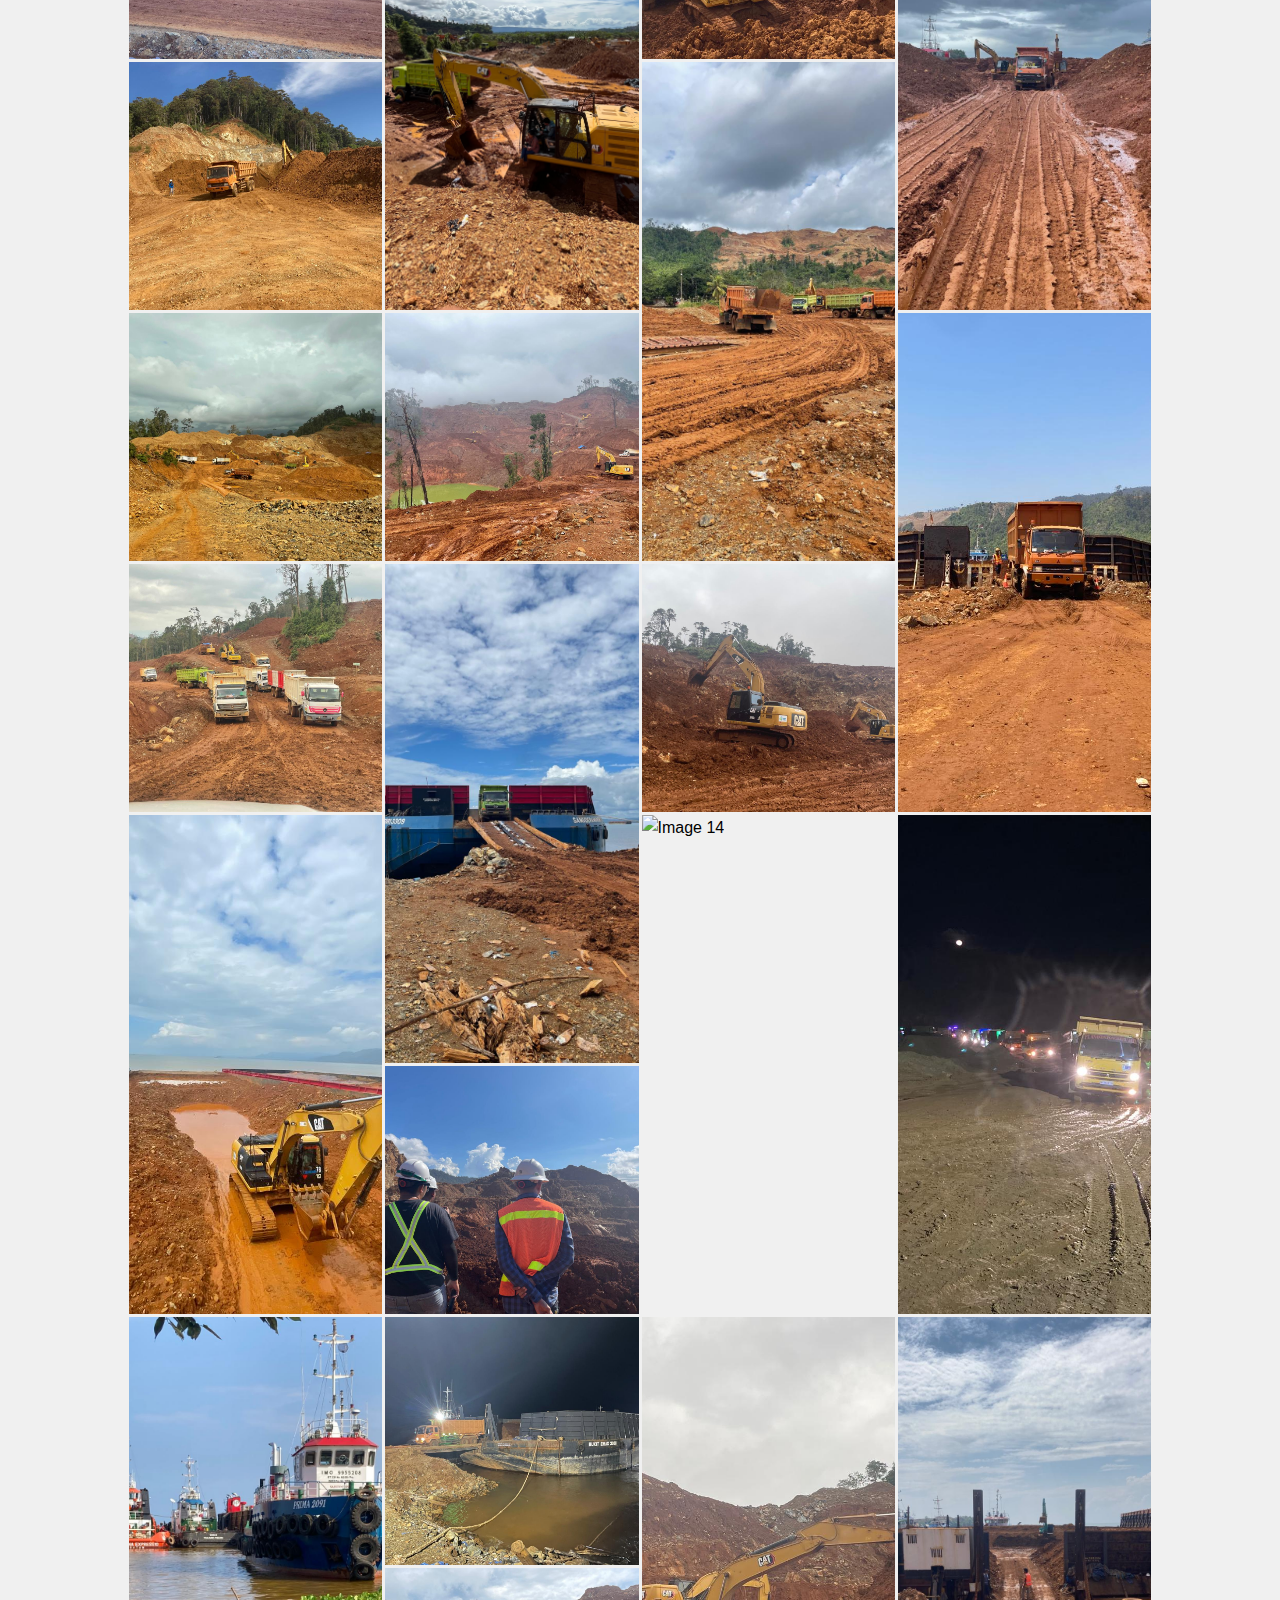
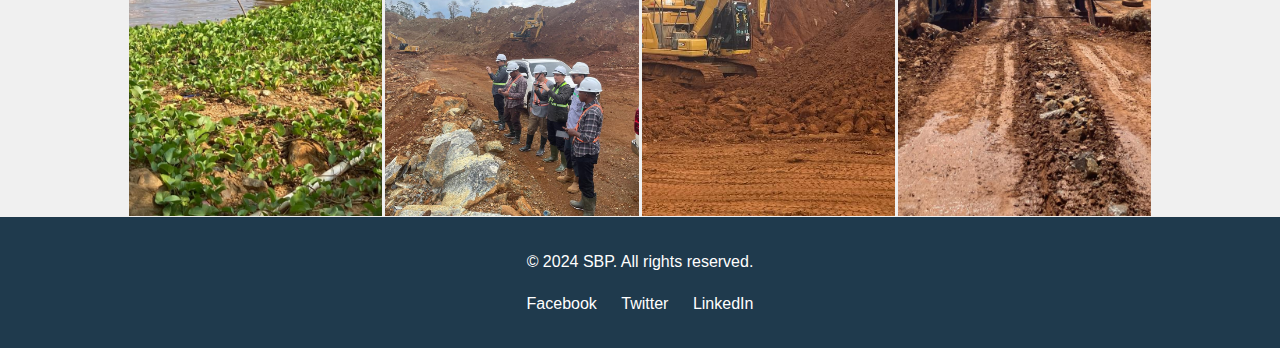
==== commit cf13fa54: "Edit Pages" ====
--- a/about.html
+++ b/about.html
@@ -48,7 +48,7 @@
             <section class="operations-content">
                 <div class="operations-container">
                     <div class="container">
-                        <h1 style="text-decoration: wavy; margin-bottom: 100px; text-align: center;">SBP</h1>
+                        <h1 style="text-decoration: wavy; margin-bottom: 50px; text-align: center;">SBP</h1>
                     </div>
                     <div class="operations-work-grid">
                         <div class="operations-work-item">
--- a/styles/main.css
+++ b/styles/main.css
@@ -615,7 +615,7 @@
 
 .work-image img {
     width: 100%;
-    height: auto;
+    height: 15%;
 }
 
 .work-tag {
@@ -739,7 +739,5 @@
 /* Add Image Gallery */
 
 .button-container {
-    posi
     text-align: center;
-}
-scroll-behavior: smooth;+}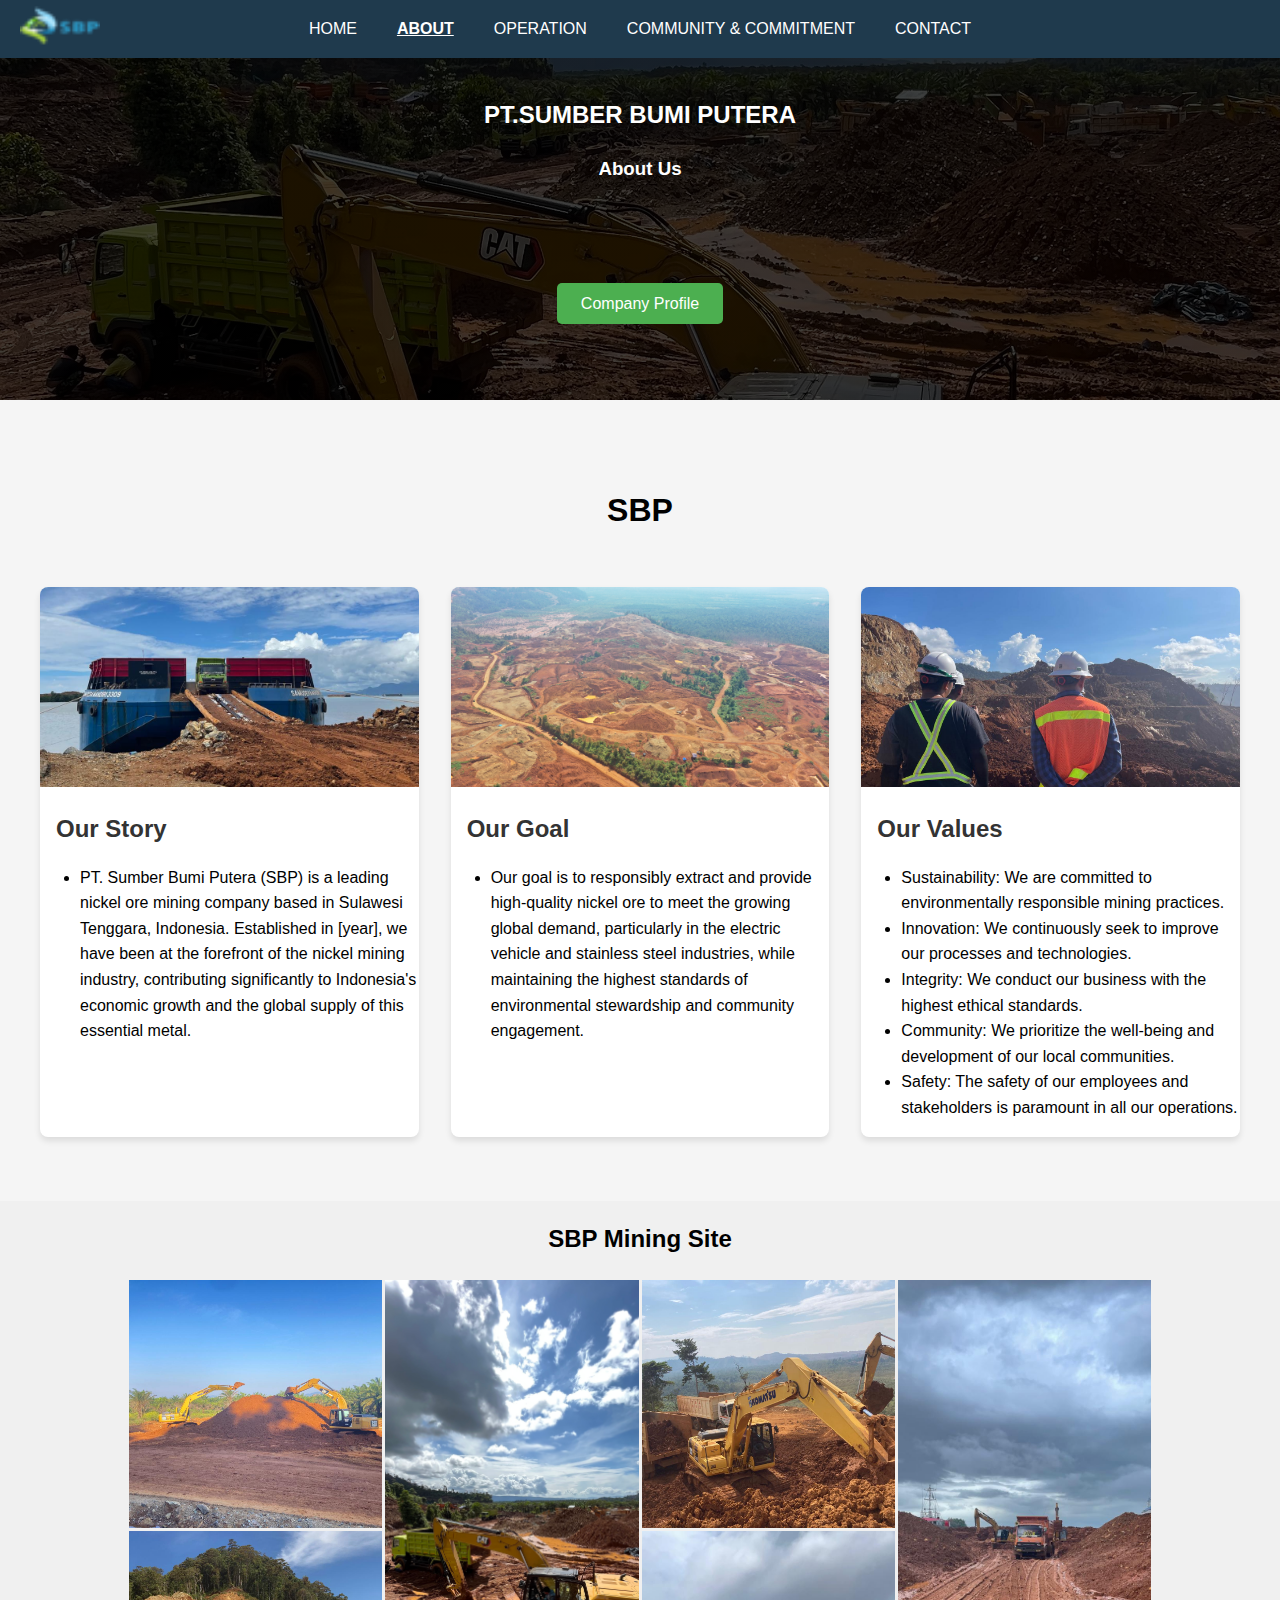
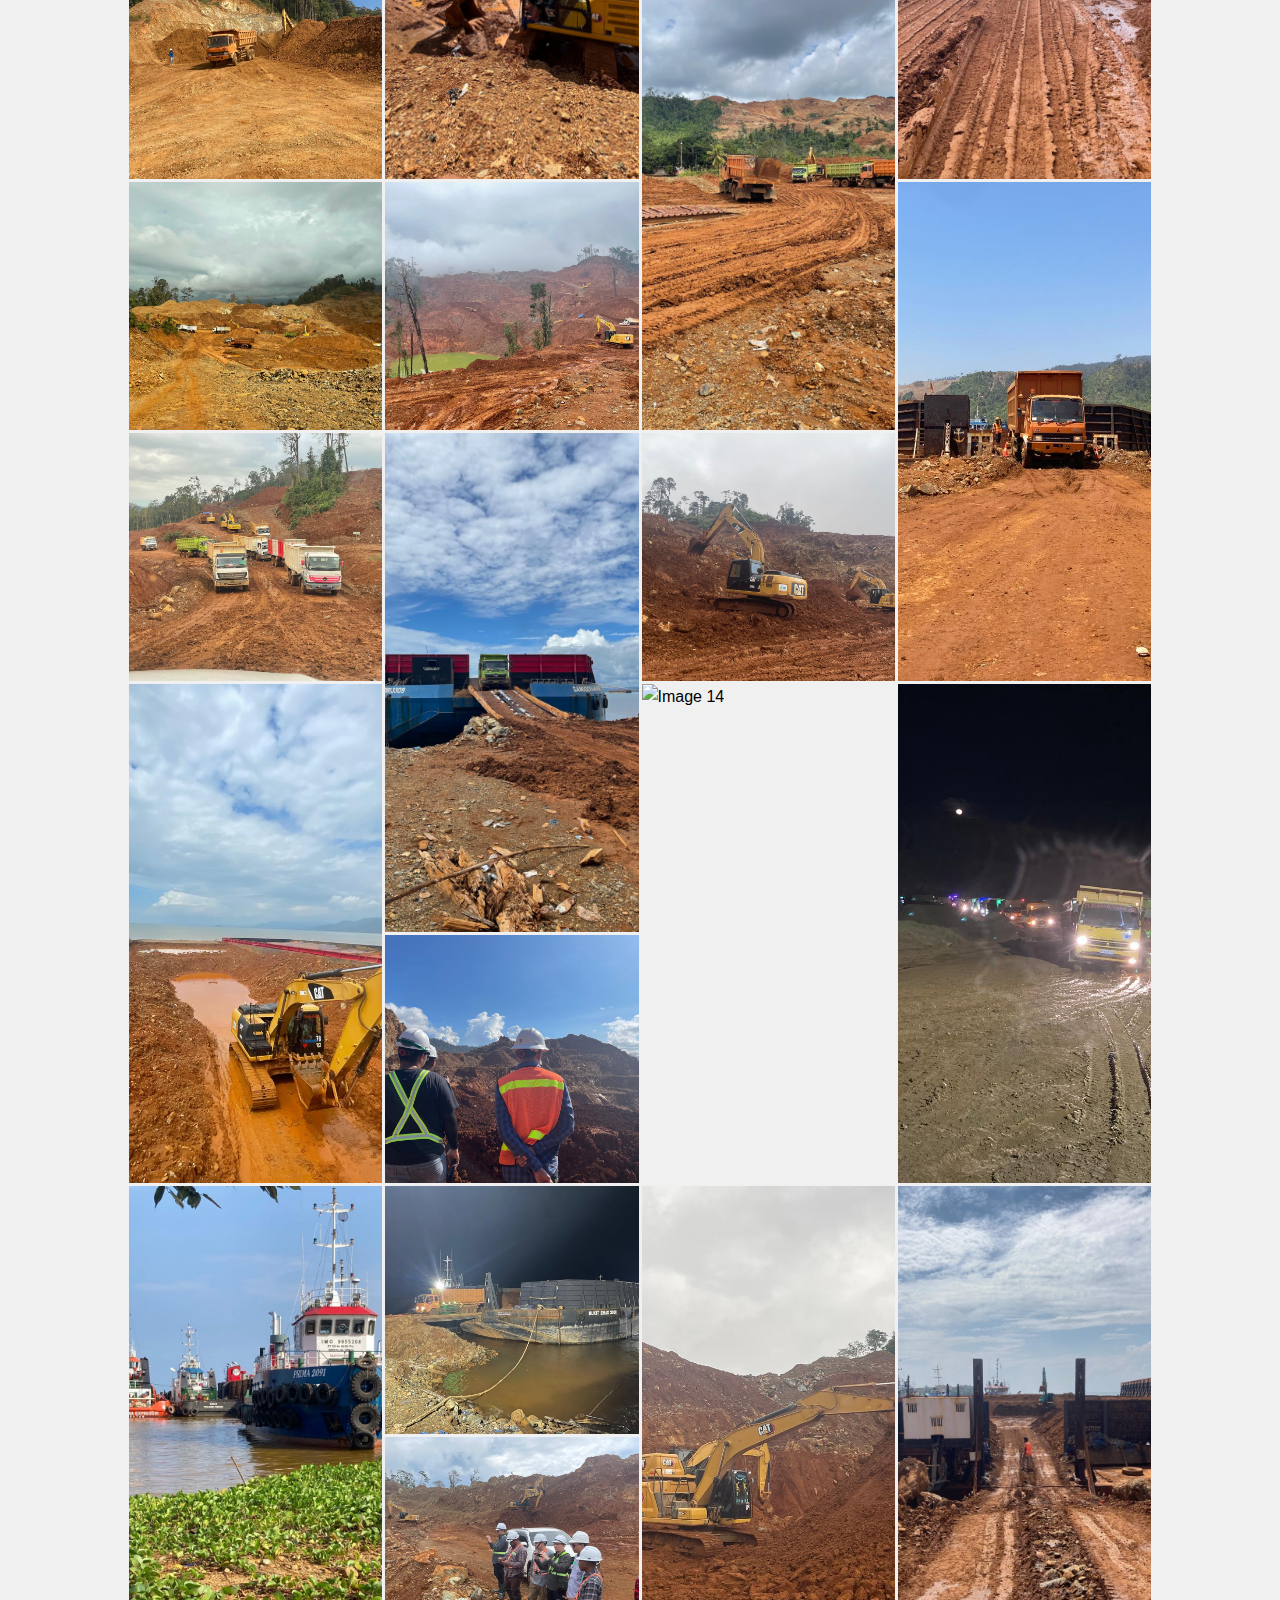
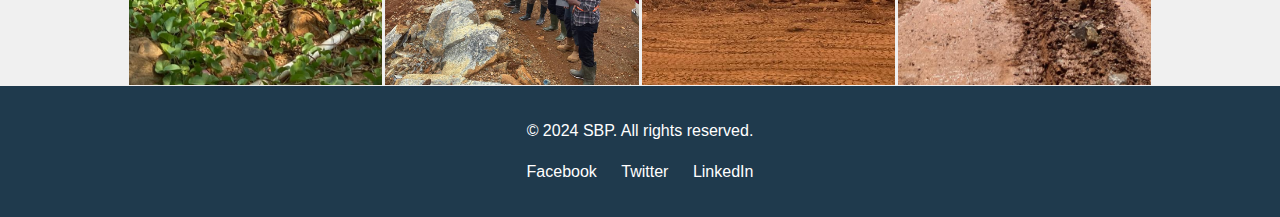
==== commit 17e8802f: "Edit Pages" ====
--- a/about.html
+++ b/about.html
@@ -71,9 +71,9 @@
                             <div class="operations-work-image">
                                 <img src="./images/operation01.png" alt="Person typing on laptop">
                             </div>
-                            <h3>Our Mission</h3>
+                            <h3>Our Goal</h3>
                             <ul>
-                                <li>Our mission is to responsibly extract and provide high-quality nickel ore to meet the
+                                <li>Our goal is to responsibly extract and provide high-quality nickel ore to meet the
                                 growing
                                 global demand, particularly in the electric vehicle and stainless steel industries,
                                 while
@@ -95,11 +95,11 @@
                                 <li>Safety: The safety of our employees and stakeholders is paramount in all our
                                     operations.</li>
                             </ul>
-                            <p>We are preparing an on-site lab, which will be completed in November. This will enable
+                            <!--<p>We are preparing an on-site lab, which will be completed in November. This will enable
                                 us to conduct
                                 our own analysis within our camp, getting results in just three or four hours, enabling
                                 efficient
-                                ore production and stock pile management.</p>
+                                ore production and stock pile management.</p>-->
                         </div>
                     </div>
                 </div>
@@ -114,6 +114,8 @@
                 </div>
             </section>
         </main>
+        <!-- 각 페이지의 #page-container div 안에, 마지막 요소로 다음 코드를 추가해주세요 -->
+        <button id="goToTopBtn" title="Go to top">↑</button>
     </div>
 
     <footer>
@@ -126,7 +128,7 @@
             </ul>
         </div>
     </footer>
-
+        <button id="goToTopBtn" title="Go to top">↑</button>    
     <script src="./scripts/main.js"></script>
     <script src="sbp-gallery.js"></script>
     <script>
@@ -164,6 +166,29 @@
             });
         });
     </script>
+    
+    
+    
+    <script>
+        document.addEventListener('DOMContentLoaded', function () {
+            var goToTopBtn = document.getElementById("goToTopBtn");
+
+            window.addEventListener('scroll', function () {
+                if (window.pageYOffset > 100) {
+                    goToTopBtn.style.display = "block";
+                } else {
+                    goToTopBtn.style.display = "none";
+                }
+            });
+
+            goToTopBtn.addEventListener('click', function () {
+                window.scrollTo({
+                    top: 0,
+                    behavior: 'smooth'
+                });
+            });
+        });
+    </script>
 </body>
 
 </html>--- a/styles/main.css
+++ b/styles/main.css
@@ -334,11 +334,12 @@
     display: inline-block;
     background-color: #4CAF50;
     color: white;
-    padding: 0.75rem 2rem;
+    padding: 0.5rem 1.5rem;
     text-decoration: none;
     border-radius: 5px;
     font-size: 1rem;
     transition: background-color 0.3s ease;
+    margin-top: 80px;
 }
 
 .btn.hero-btn:hover {
@@ -615,7 +616,7 @@
 
 .work-image img {
     width: 100%;
-    height: 15%;
+    height: 10%;
 }
 
 .work-tag {
@@ -740,4 +741,55 @@
 
 .button-container {
     text-align: center;
+}
+
+/* main.css 파일의 맨 아래에 다음 스타일을 추가하거나 기존 스타일을 대체해주세요 */
+#goToTopBtn {
+    display: none;
+    position: fixed;
+    bottom: 30px;
+    right: 30px;
+    z-index: 9999;
+    background: none;
+    border: none;
+    cursor: pointer;
+    padding: 0;
+    outline: none;
+    transition: opacity 0.3s;
+    opacity: 0.6;
+}
+
+#goToTopBtn::before {
+    content: '';
+    display: block;
+    width: 20px;
+    height: 20px;
+    border-left: 5px solid #e21110;
+    border-top: 5px solid #e21110;
+    transform: rotate(45deg);
+    transition: border-color 0.3s;
+}
+
+#goToTopBtn:hover {
+    opacity: 1;
+}
+
+#goToTopBtn:hover::before {
+    border-color: #0052a3;
+}
+
+@media only screen and (max-width: 600px) {
+    #goToTopBtn {
+        bottom: 20px;
+        right: 20px;
+    }
+
+    #goToTopBtn::before {
+        width: 15px;
+        height: 15px;
+    }
+}
+
+#page-container {
+    position: relative;
 }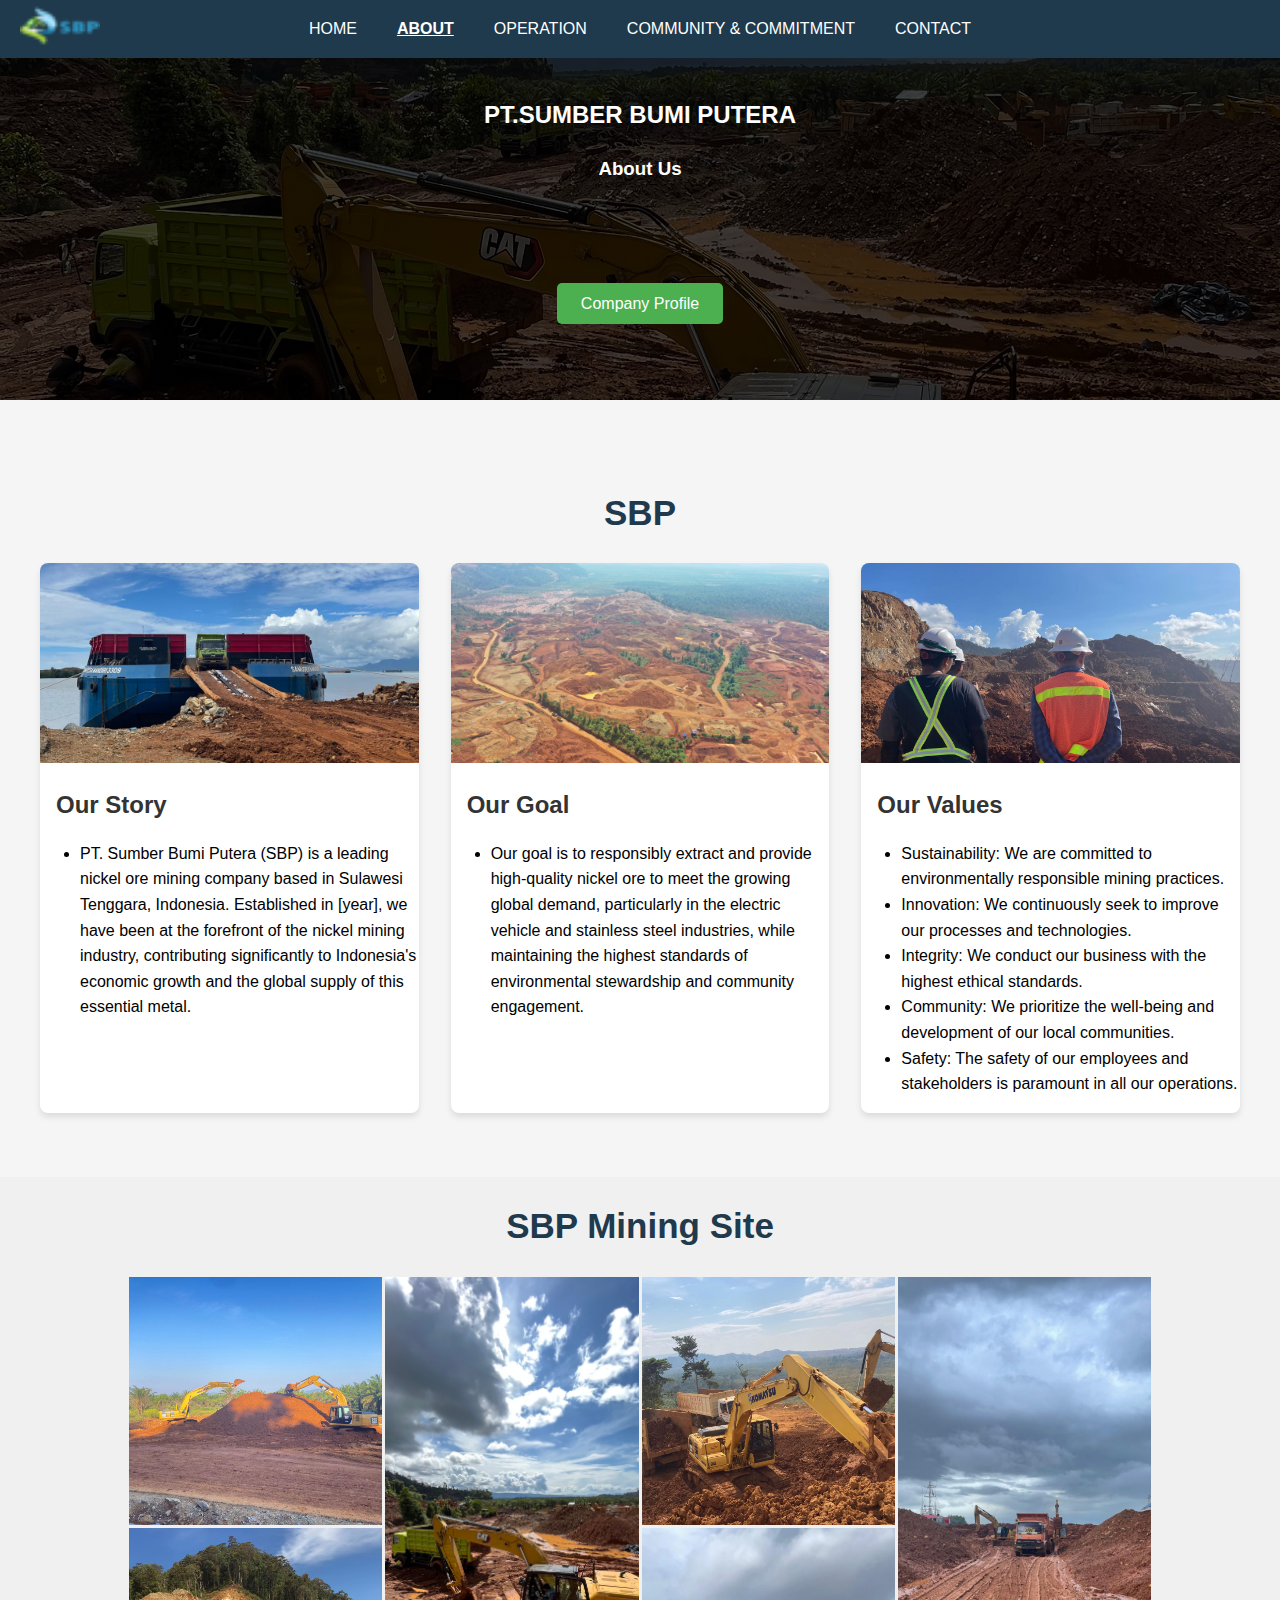
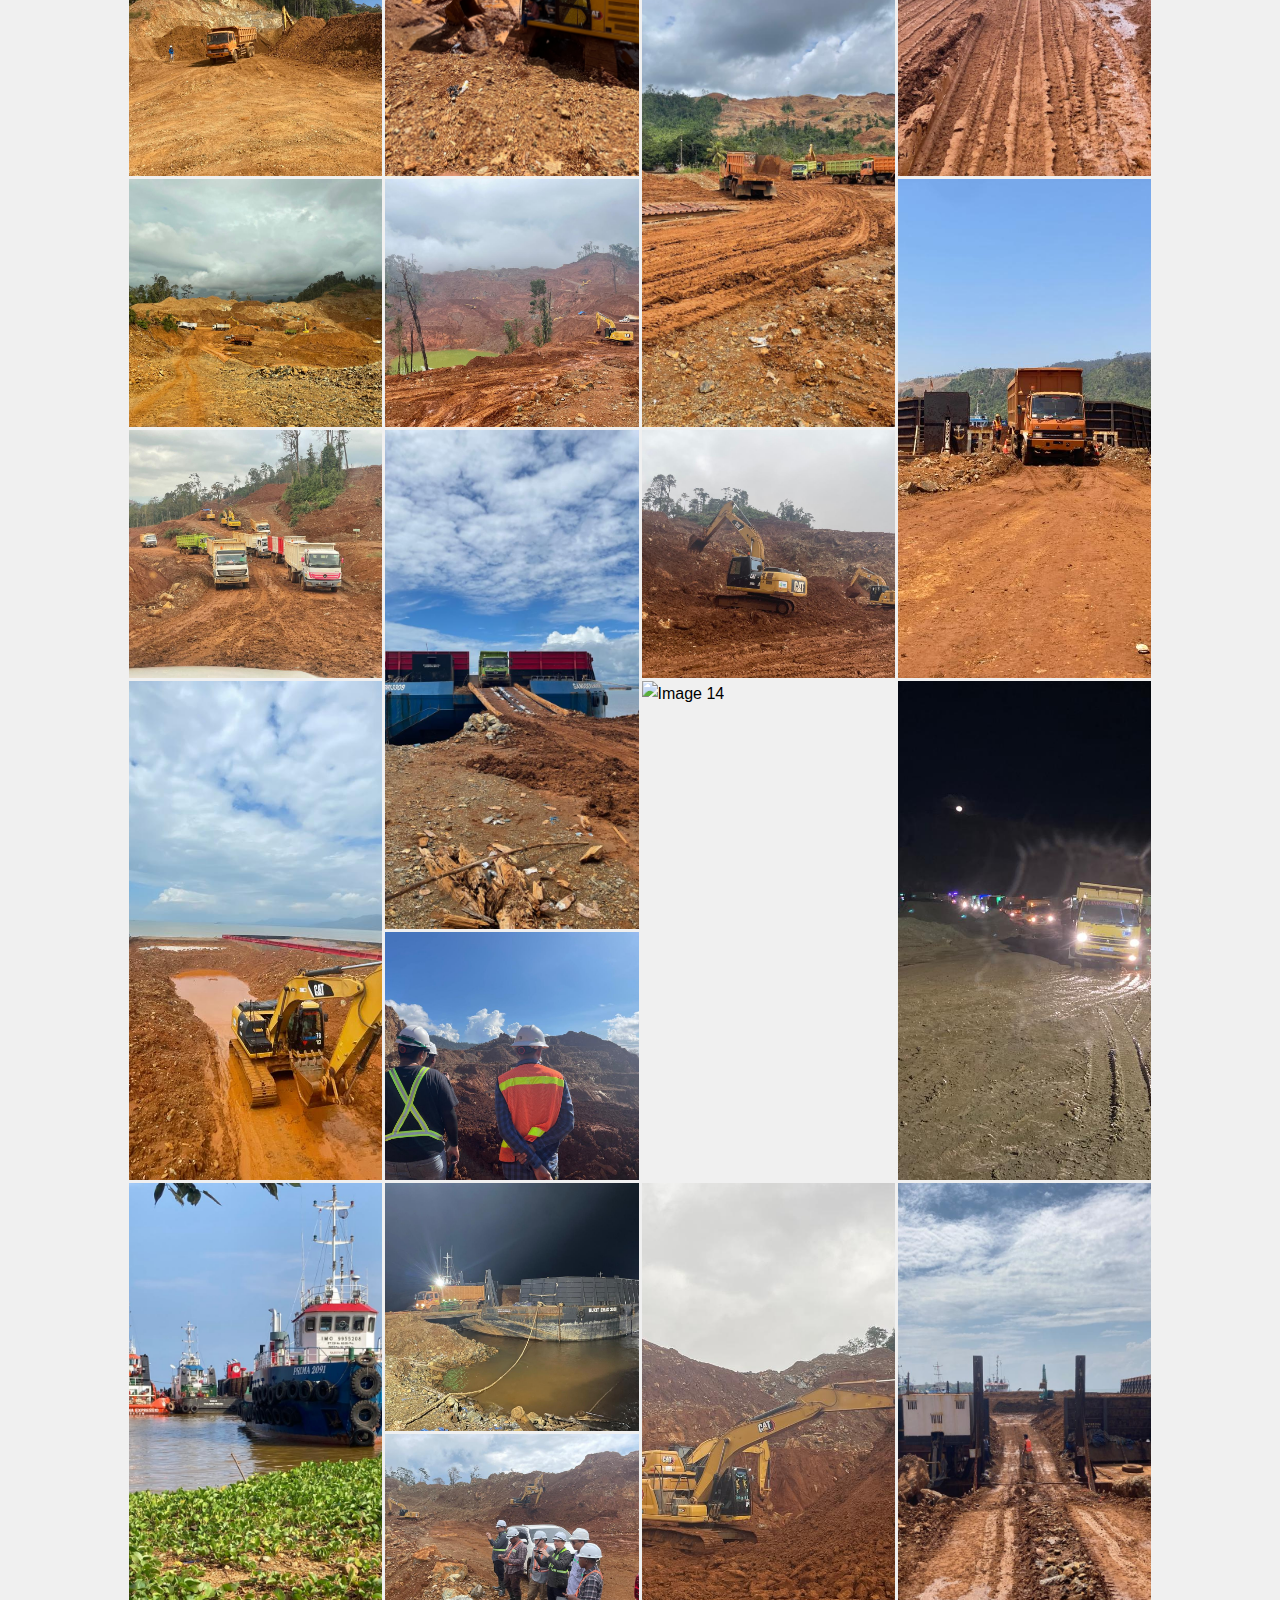
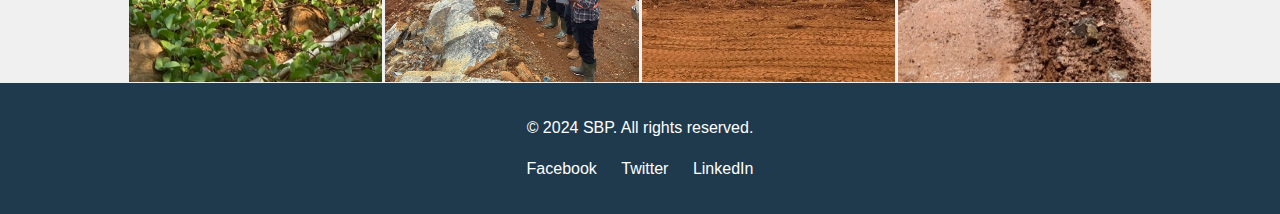
==== commit de8f0115: "Edit Fonts" ====
--- a/about.html
+++ b/about.html
@@ -48,7 +48,9 @@
             <section class="operations-content">
                 <div class="operations-container">
                     <div class="container">
-                        <h1 style="text-decoration: wavy; margin-bottom: 50px; text-align: center;">SBP</h1>
+                        <h1 style="text-align: center;">
+                            <span id="title-span" style="color: #1f3a4d; font-size: 35px; font-weight: 700;">SBP</span>
+                        </h1>
                     </div>
                     <div class="operations-work-grid">
                         <div class="operations-work-item">
@@ -107,7 +109,9 @@
             <!-- 갤러리 섹션 추가 -->
             <section id="target1-section" class="gallery">
                 <div class="container">
-                    <h2 style="text-align: center; text-emphasis-color: white;">SBP Mining Site</h2>
+                    <h1 style="text-align: center;">
+                        <span id="title-span" style="color: #1f3a4d; font-size: 35px; font-weight: 700;">SBP Mining Site</span>
+                    </h1>
                     <div id="sbpImageGallery" class="sbp-gallery">
                         <!-- 갤러리 내용은 JavaScript로 동적 생성됩니다 -->
                     </div>
--- a/styles/main.css
+++ b/styles/main.css
@@ -343,7 +343,7 @@
 }
 
 .btn.hero-btn:hover {
-    background-color: #45a049;
+    background-color: #a04545;
 }
 
 .contact {
@@ -396,7 +396,7 @@
 }
 
 .btn:active {
-    background: #3d8b40;
+    background: #1f3a4d;
 }
 
 .btn:focus {
@@ -591,7 +591,7 @@
 .btn {
     display: inline-block;
     padding: 0.5rem 1rem;
-    background-color: #1f3a4d;
+    background-color: #4CAF50;
     color: white;
     text-decoration: none;
     border-radius: 4px;
